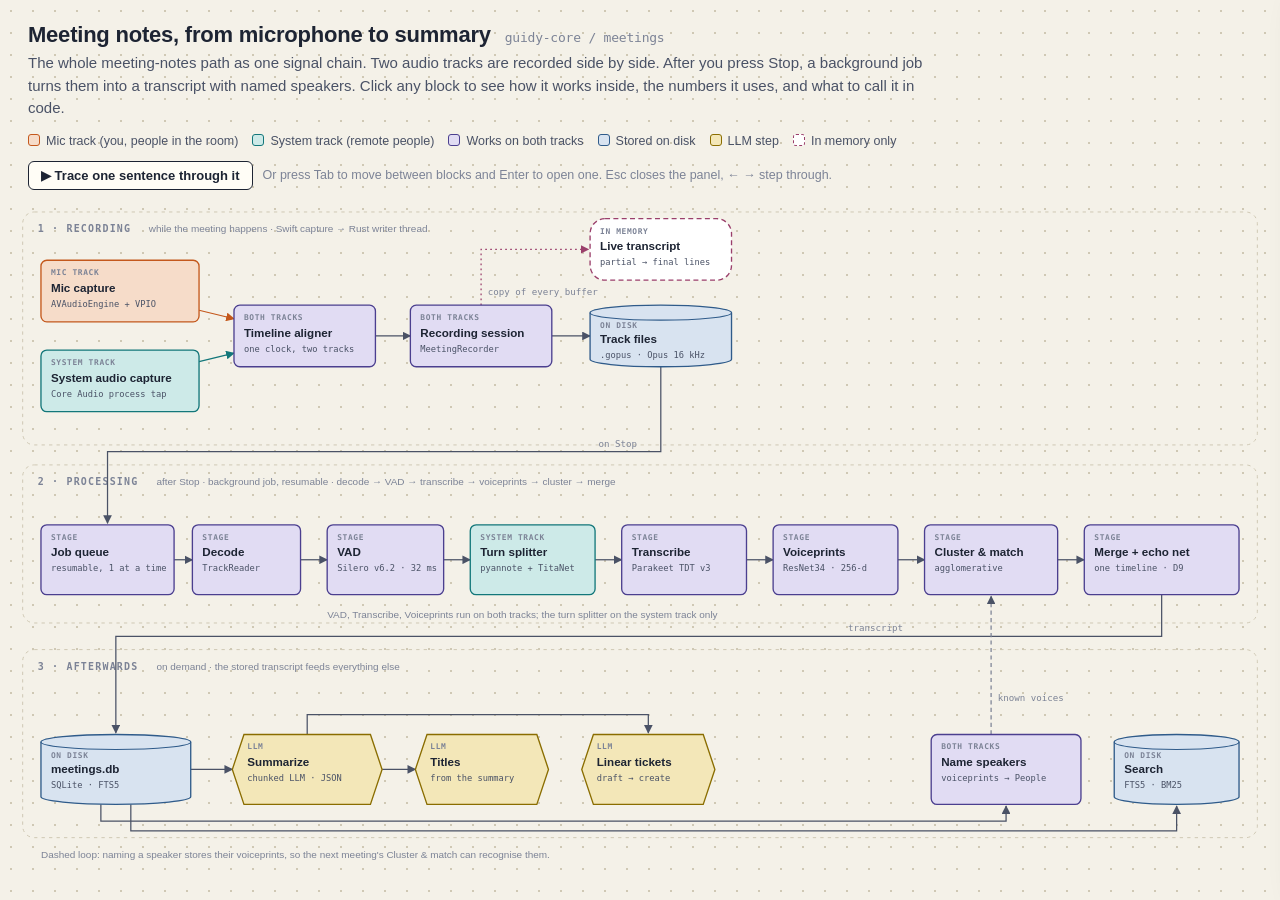
==== docs/meeting-pipeline-explorer.html @ e820312d "Add interactive meeting pipeline explorer" ====
<!doctype html>
<html lang="en">
<head>
<meta charset="utf-8">
<meta name="viewport" content="width=device-width, initial-scale=1">
<title>Guidy meeting notes: signal path explorer</title>
<style>
:root{
  --paper:#f4f1e8; --paper-2:#ebe6d8; --ink:#1d2433; --ink-2:#4a5266; --ink-3:#7c8396;
  --rule:#cfc8b4; --mic:#c4581c; --mic-soft:#f6dcc9; --sys:#13777a; --sys-soft:#cdeae8;
  --both:#4b3f8f; --both-soft:#e1dcf3; --llm:#8a6d00; --llm-soft:#f3e7b8;
  --store:#2f5b8a; --store-soft:#d8e3f0; --ephem:#9a3f6b;
  --focus:#d6336c; --mono:ui-monospace,"SF Mono",Menlo,Consolas,monospace;
  --sans:-apple-system,BlinkMacSystemFont,"Helvetica Neue",Helvetica,Arial,sans-serif;
}
*{box-sizing:border-box}
html,body{margin:0;background:var(--paper);color:var(--ink);font:15px/1.5 var(--sans)}
body{background-image:radial-gradient(var(--rule) .8px,transparent .8px);background-size:22px 22px}
header{padding:22px 28px 6px;max-width:1500px;margin:0 auto}
h1{font:600 22px/1.2 var(--sans);margin:0 0 4px;letter-spacing:-.01em}
h1 span{font-family:var(--mono);font-weight:500;font-size:13px;color:var(--ink-3);margin-left:8px}
.lede{margin:0;color:var(--ink-2);max-width:900px}
.legend{display:flex;flex-wrap:wrap;gap:14px;margin:12px 0 0;font-size:12.5px;color:var(--ink-2)}
.legend i{display:inline-block;width:12px;height:12px;border-radius:3px;margin-right:6px;vertical-align:-1px;border:1.5px solid}
.stage-wrap{max-width:1500px;margin:0 auto;padding:6px 16px 30px;overflow-x:auto}
#map{display:block;width:100%;min-width:1120px;height:auto}
.band-label{font:600 12px var(--mono);letter-spacing:.12em;text-transform:uppercase;fill:var(--ink-3)}
.band-note{font:12px var(--sans);fill:var(--ink-3)}
.band{fill:none;stroke:var(--rule);stroke-width:1.2;stroke-dasharray:4 5}
.node{cursor:pointer}
.node rect.box,.node path.box{stroke-width:1.6;transition:transform .15s}
.node .t{font:600 14px var(--sans);fill:var(--ink)}
.node .s{font:10.5px var(--mono);fill:var(--ink-2)}
.node .k{font:600 9.5px var(--mono);letter-spacing:.08em;fill:var(--ink-3)}
.node:hover rect.box,.node:hover path.box{stroke-width:2.6}
.node:focus{outline:none}
.node:focus-visible rect.box,.node:focus-visible path.box{stroke:var(--focus);stroke-width:3}
.node.sel rect.box,.node.sel path.box{stroke:var(--focus);stroke-width:3}
.node .more{font:600 10px var(--mono);fill:var(--focus);opacity:0;transition:opacity .15s}
.node:hover .more,.node:focus-visible .more{opacity:1}
.edge{fill:none;stroke:var(--ink-2);stroke-width:1.5}
.edge.mic{stroke:var(--mic)} .edge.sys{stroke:var(--sys)} .edge.fb{stroke:var(--ink-3);stroke-dasharray:5 4}
.edge.eph{stroke:var(--ephem);stroke-dasharray:2 4}
.elabel{font:11px var(--mono);fill:var(--ink-3)}
.pulse{fill:var(--focus)}
.controls{display:flex;gap:10px;align-items:center;margin:10px 0 0;flex-wrap:wrap}
button{font:600 13px var(--sans);color:var(--ink);background:#fffdf6;border:1.5px solid var(--ink);border-radius:6px;padding:6px 12px;cursor:pointer}
button:hover{background:var(--paper-2)}
button:focus-visible{outline:3px solid var(--focus);outline-offset:2px}
.hint{font-size:12.5px;color:var(--ink-3)}

/* drawer */
#drawer{position:fixed;top:0;right:0;height:100vh;width:min(620px,100vw);background:#fffdf7;border-left:2px solid var(--ink);
  box-shadow:-12px 0 30px rgba(29,36,51,.12);transform:translateX(105%);transition:transform .22s ease;display:flex;flex-direction:column;z-index:10}
#drawer.open{transform:none}
.dh{padding:18px 22px 12px;border-bottom:1px solid var(--rule);display:flex;gap:12px;align-items:flex-start}
.dh .grow{flex:1;min-width:0}
.dh h2{margin:0;font:600 20px/1.25 var(--sans)}
.dh .crumb{font:600 11px var(--mono);letter-spacing:.1em;text-transform:uppercase;color:var(--ink-3);margin-bottom:4px}
.close{border:none;background:none;font-size:22px;line-height:1;padding:4px 8px}
.db{overflow-y:auto;padding:16px 22px 30px;flex:1}
.callit{display:flex;flex-wrap:wrap;gap:6px;margin:0 0 12px}
.chip{font:12px var(--mono);background:var(--paper-2);border:1px solid var(--rule);border-radius:4px;padding:2px 7px}
.chip b{font-weight:600}
.db h3{font:600 12px var(--mono);letter-spacing:.1em;text-transform:uppercase;color:var(--ink-3);margin:20px 0 6px}
.db p{margin:0 0 10px}
.db ol,.db ul{margin:0 0 10px;padding-left:20px}
.db li{margin:0 0 5px}
.db code{font:12.5px var(--mono);background:var(--paper-2);padding:1px 4px;border-radius:3px}
.fig{background:var(--paper);border:1px solid var(--rule);border-radius:8px;padding:10px;margin:6px 0 4px}
.fig svg{display:block;width:100%;height:auto}
.fig svg text{font-family:var(--sans)}
.figcap{font-size:12.5px;color:var(--ink-3);margin:4px 2px 0}
table.nums{border-collapse:collapse;width:100%;font-size:13px}
table.nums td{border-bottom:1px solid var(--paper-2);padding:5px 6px;vertical-align:top}
table.nums td:first-child{color:var(--ink-2);width:52%}
table.nums td:last-child{font-family:var(--mono);font-size:12.5px}
.files{font:12.5px var(--mono);color:var(--store);list-style:none;padding:0}
.dnav{display:flex;justify-content:space-between;gap:10px;padding:12px 22px;border-top:1px solid var(--rule)}
.slider{display:grid;grid-template-columns:150px 1fr 48px;gap:8px;align-items:center;font-size:13px;margin:4px 0}
.slider output{font-family:var(--mono);font-size:12.5px}
input[type=range]{accent-color:var(--both)}
@media (prefers-reduced-motion:reduce){#drawer{transition:none}.pulse{display:none}}
</style>
</head>
<body>
<header>
  <h1>Meeting notes, from microphone to summary <span>guidy-core / meetings</span></h1>
  <p class="lede">The whole meeting-notes path as one signal chain. Two audio tracks are recorded side by side. After you press Stop, a background job turns them into a transcript with named speakers. Click any block to see how it works inside, the numbers it uses, and what to call it in code.</p>
  <div class="legend" aria-label="Legend">
    <span><i style="background:var(--mic-soft);border-color:var(--mic)"></i>Mic track (you, people in the room)</span>
    <span><i style="background:var(--sys-soft);border-color:var(--sys)"></i>System track (remote people)</span>
    <span><i style="background:var(--both-soft);border-color:var(--both)"></i>Works on both tracks</span>
    <span><i style="background:var(--store-soft);border-color:var(--store)"></i>Stored on disk</span>
    <span><i style="background:var(--llm-soft);border-color:var(--llm)"></i>LLM step</span>
    <span><i style="background:#fff;border-color:var(--ephem);border-style:dashed"></i>In memory only</span>
  </div>
  <div class="controls">
    <button id="trace" type="button">▶ Trace one sentence through it</button>
    <span class="hint">Or press Tab to move between blocks and Enter to open one. Esc closes the panel, ← → step through.</span>
  </div>
</header>

<div class="stage-wrap"><svg id="map" viewBox="0 0 1500 800" role="group" aria-label="Meeting notes pipeline diagram"></svg></div>

<aside id="drawer" aria-hidden="true" aria-labelledby="dTitle">
  <div class="dh"><div class="grow"><div class="crumb" id="dCrumb"></div><h2 id="dTitle"></h2></div>
    <button class="close" id="dClose" type="button" aria-label="Close panel">×</button></div>
  <div class="db" id="dBody"></div>
  <div class="dnav"><button id="dPrev" type="button">← Previous</button><button id="dNext" type="button">Next →</button></div>
</aside>

<script>
/* ------------------------------------------------------------------ helpers */
const NS = 'http://www.w3.org/2000/svg';
const C = {mic:'#c4581c',micS:'#f6dcc9',sys:'#13777a',sysS:'#cdeae8',both:'#4b3f8f',bothS:'#e1dcf3',
  llm:'#8a6d00',llmS:'#f3e7b8',store:'#2f5b8a',storeS:'#d8e3f0',ink:'#1d2433',ink2:'#4a5266',ink3:'#7c8396',
  rule:'#cfc8b4',paper2:'#ebe6d8',eph:'#9a3f6b',red:'#c0392b',green:'#2e7d4f'};
const esc = s => String(s).replace(/&/g,'&amp;').replace(/</g,'&lt;');
const svg = (w,h,body) => `<svg viewBox="0 0 ${w} ${h}" xmlns="${NS}" role="img">${body}</svg>`;
const T = (x,y,s,o={}) => `<text x="${x}" y="${y}" font-size="${o.size||12}" fill="${o.fill||C.ink}" text-anchor="${o.anchor||'start'}" font-weight="${o.w||400}" ${o.mono?'font-family="ui-monospace,Menlo,monospace"':''}>${esc(s)}</text>`;
const R = (x,y,w,h,f,s,o={}) => `<rect x="${x}" y="${y}" width="${w}" height="${h}" rx="${o.rx??4}" fill="${f}" stroke="${s||'none'}" stroke-width="${o.sw||1.3}" ${o.dash?`stroke-dasharray="${o.dash}"`:''}/>`;
const L = (x1,y1,x2,y2,s,o={}) => `<line x1="${x1}" y1="${y1}" x2="${x2}" y2="${y2}" stroke="${s||C.ink2}" stroke-width="${o.sw||1.3}" ${o.dash?`stroke-dasharray="${o.dash}"`:''} ${o.arrow?'marker-end="url(#ma)"':''}/>`;
const ARROWDEF = `<defs><marker id="ma" viewBox="0 0 10 10" refX="9" refY="5" markerWidth="7" markerHeight="7" orient="auto-start-reverse"><path d="M0,0L10,5L0,10z" fill="${C.ink2}"/></marker></defs>`;
const box = (x,y,w,h,label,f,s,o={}) => R(x,y,w,h,f,s,o) + T(x+w/2,y+h/2+4,label,{anchor:'middle',size:o.size||11.5,w:o.w||500,mono:o.mono});

/* --------------------------------------------------------- mini diagrams */
const FIG = {};

FIG.capture = () => svg(560,200, ARROWDEF +
  box(10,20,130,44,'Microphone',C.micS,C.mic,{w:600}) +
  box(10,120,130,44,'Speakers / Meet tab',C.sysS,C.sys,{w:600}) +
  box(185,12,150,60,'',C.micS,C.mic) + T(260,36,'AVAudioEngine',{anchor:'middle',w:600}) + T(260,54,'+ VPIO echo cancel*',{anchor:'middle',size:11,fill:C.ink2}) +
  box(185,112,150,60,'',C.sysS,C.sys) + T(260,136,'Core Audio',{anchor:'middle',w:600}) + T(260,154,'process tap → aggregate',{anchor:'middle',size:11,fill:C.ink2}) +
  box(375,62,80,60,'',C.bothS,C.both) + T(415,86,'AVAudio',{anchor:'middle',size:11,w:600}) + T(415,102,'Converter',{anchor:'middle',size:11,w:600}) +
  T(415,140,'any rate → 16 kHz',{anchor:'middle',size:10.5,fill:C.ink2}) + T(415,154,'mono f32',{anchor:'middle',size:10.5,fill:C.ink2}) +
  box(480,62,70,60,'Aligner',C.bothS,C.both,{w:600}) +
  L(140,42,183,42,C.mic,{arrow:1}) + L(140,142,183,142,C.sys,{arrow:1}) +
  L(335,42,373,80,C.mic,{arrow:1}) + L(335,142,373,104,C.sys,{arrow:1}) + L(455,92,478,92,C.ink2,{arrow:1}) +
  T(10,195,'* VPIO is used only when the call plays through speakers. With headphones the plain mic is recorded.',{size:10.5,fill:C.ink3}));

FIG.aligner = () => {
  let b = ARROWDEF + T(10,18,'wall clock since capture start →',{size:11,fill:C.ink3});
  b += L(10,28,550,28,C.rule);
  for(let i=0;i<=10;i++) b += L(10+i*54,24,10+i*54,32,C.rule) + T(10+i*54,44,i+'s',{size:9.5,fill:C.ink3,anchor:'middle'});
  // incoming chunks
  b += T(10,70,'incoming',{size:11,w:600,fill:C.ink2});
  b += R(80,58,120,18,C.sysS,C.sys) + R(300,58,90,18,C.sysS,C.sys) + R(370,82,70,18,'#fbe3e0',C.red);
  b += T(405,95,'late/overlap',{size:9.5,anchor:'middle',fill:C.red});
  b += T(10,140,'emitted',{size:11,w:600,fill:C.ink2});
  b += R(10,128,70,18,'#fff',C.ink3,{dash:'3 3'}) + T(45,141,'silence',{size:9.5,anchor:'middle',fill:C.ink3});
  b += R(80,128,120,18,C.sysS,C.sys) + R(200,128,100,18,'#fff',C.ink3,{dash:'3 3'}) + T(250,141,'pad silence (gap)',{size:9.5,anchor:'middle',fill:C.ink3});
  b += R(300,128,90,18,C.sysS,C.sys) + R(390,128,50,18,C.sysS,C.sys) + T(415,160,'overlapping head dropped',{size:9.5,anchor:'middle',fill:C.red});
  b += T(10,190,'Sample n always sits at n / 16 000 s after Start, so mic and system line up to the millisecond.',{size:10.5,fill:C.ink3});
  return svg(560,200,b);
};

FIG.recorder = () => {
  const st=(x,y,l,f,s)=>box(x,y,104,36,l,f,s,{w:600});
  let b = ARROWDEF;
  b += st(10,70,'Idle','#fff',C.ink3) + st(150,70,'Recording',C.micS,C.mic) + st(150,150,'Paused','#fff',C.mic) + st(290,70,'Recorded',C.storeS,C.store) + st(430,70,'Processing',C.bothS,C.both);
  b += L(114,88,148,88,C.ink2,{arrow:1}) + T(131,80,'start',{size:10,anchor:'middle',fill:C.ink3});
  b += L(254,88,288,88,C.ink2,{arrow:1}) + T(271,80,'stop',{size:10,anchor:'middle',fill:C.ink3});
  b += L(394,88,428,88,C.ink2,{arrow:1}) + T(411,80,'queue',{size:10,anchor:'middle',fill:C.ink3});
  b += L(190,106,190,148,C.ink2,{arrow:1}) + L(214,148,214,108,C.ink2,{arrow:1}) + T(222,132,'pause / resume',{size:10,fill:C.ink3});
  b += T(160,205,'paused = capture keeps running, sink writes silence',{size:10.5,fill:C.ink3});
  b += T(10,28,'tick (Scheduler thread): "still recording?" reminders, "Take notes for …?" calendar prompts',{size:10.5,fill:C.ink2});
  b += T(10,46,'start: link the calendar event on now (EventKit), create meeting row, open two TrackWriters',{size:10.5,fill:C.ink2});
  return svg(560,215,b);
};

FIG.gopus = () => {
  let b = T(10,18,'<meeting_id>-mic.gopus   and   <meeting_id>-system.gopus',{size:11,mono:1,fill:C.store});
  b += box(10,30,110,40,'header 20 B',C.storeS,C.store,{size:11});
  for(let i=0;i<4;i++) b += box(124+i*92,30,88,40,i<3?`chunk ${i}`:'…',C.paper2,C.store,{size:11});
  b += box(496,30,56,40,'end',C.storeS,C.store,{size:11});
  b += T(14,90,'GDYOPUS · v2 · 16000 Hz · 320-sample frames · 50 packets/chunk',{size:10,mono:1,fill:C.ink2});
  b += L(124,74,124,110,C.ink3,{dash:'2 3'}) + L(212,74,552,110,C.ink3,{dash:'2 3'});
  b += R(124,110,428,44,'#fff',C.store);
  b += box(128,116,60,32,'len u32',C.paper2,C.rule,{size:10.5}) + box(192,116,60,32,'crc32',C.paper2,C.rule,{size:10.5});
  for(let i=0;i<6;i++) b += box(256+i*48,116,44,32,i<5?'20 ms':'…',C.storeS,C.rule,{size:10});
  b += T(10,180,'1 chunk = 50 Opus packets × 20 ms = exactly 1 s, so chunk i starts at second i (seek without decoding).',{size:10.5,fill:C.ink3});
  b += T(10,196,'fsync every few seconds; a crash loses only the unsynced tail. A damaged last record = end of file.',{size:10.5,fill:C.ink3});
  return svg(560,205,b);
};

FIG.live = () => {
  let b = ARROWDEF;
  // speech energy
  const pts=[]; for(let x=0;x<=540;x+=4){const t=x/540; let v=0;
    if(t>.08&&t<.62) v=.55+.35*Math.sin(x*.23)*Math.sin(x*.05); if(t>.75&&t<.93) v=.5+.3*Math.sin(x*.3);
    pts.push(`${10+x},${70-Math.max(0,v)*45}`);}
  b += `<polyline points="${pts.join(' ')}" fill="none" stroke="${C.mic}" stroke-width="1.4"/>`;
  b += L(10,70,550,70,C.rule) + T(12,84,'speech probability (Silero, Earshot fallback); speech ≥ 0.5',{size:10,fill:C.ink3});
  const x0=10+.08*540-11, x1=10+.62*540;
  b += R(x0,96,x1-x0,16,C.micS,C.mic) + T(x0,126,'← 200 ms pre-roll',{size:9.5,fill:C.ink3});
  [1.2,2.4].forEach((s,i)=>{const x=x0+ (x1-x0)*(s/3.1); b+= L(x,112,x,132,C.eph,{dash:'2 2'})+T(x,144,'tentative',{size:9.5,anchor:'middle',fill:C.eph});});
  b += R(x1,96,36,16,'#fff',C.ink3,{dash:'3 3'}) + T(x1+18,92,'600 ms',{size:9.5,anchor:'middle',fill:C.ink3});
  b += L(x1+36,112,x1+36,132,C.green,{sw:2}) + T(x1+36,144,'final',{size:10,anchor:'middle',fill:C.green,w:600});
  b += T(10,172,'Every 1.2 s the utterance so far is decoded (tentative). After 600 ms of silence the whole',{size:10.5,fill:C.ink2});
  b += T(10,188,'utterance is decoded once more (final). Utterances are cut at 12 s so long monologues keep flowing.',{size:10.5,fill:C.ink2});
  return svg(560,196,b);
};

FIG.jobs = () => {
  const S=['Decode','Vad','Transcribe','Voiceprints','Cluster','Merge','Done'];
  let b = ARROWDEF + T(10,18,'ProcessingStage, saved to meetings.processing_stage after each one',{size:11,fill:C.ink2});
  S.forEach((s,i)=>{const x=10+i*78; b+= box(x,30,72,30,s,i<3?C.bothS:'#fff',C.both,{size:11,w:600,mono:1}); if(i<6) b+=L(x+72,45,x+78,45,C.ink2);});
  b += T(10,84,'ProcessingCache checkpoint (meetings.db), also mid-stage every 15 s during transcribe/voiceprints',{size:10.5,fill:C.ink3});
  b += `<path d="M 250 95 q 0 30 -40 30 h -110 q -40 0 -40 -30" fill="none" stroke="${C.red}" stroke-width="1.4" stroke-dasharray="4 3"/>`;
  b += T(120,140,'crash / cancel during Transcribe → resume from the checkpoint, not from zero',{size:10.5,fill:C.red});
  b += box(10,160,160,32,'queue: one meeting at a time','#fff',C.ink3,{size:10.5});
  b += box(190,160,170,32,'transcribe worker (2nd process)',C.bothS,C.both,{size:10.5});
  b += box(380,160,170,32,'cancel = kill the worker','#fff',C.red,{size:10.5});
  return svg(560,200,b);
};

FIG.decode = () => svg(560,110, ARROWDEF +
  box(10,20,150,36,'mic.gopus',C.storeS,C.store,{mono:1}) + box(10,64,150,36,'system.gopus',C.storeS,C.store,{mono:1}) +
  box(210,40,150,40,'TrackReader',C.bothS,C.both,{w:600}) + L(160,38,208,54,C.ink2,{arrow:1}) + L(160,82,208,68,C.ink2,{arrow:1}) +
  box(410,24,140,30,'mic_ms, system_ms',C.paper2,C.rule,{mono:1,size:11}) + box(410,62,140,30,'read_range(t0,t1)',C.paper2,C.rule,{mono:1,size:11}) +
  L(360,60,408,40,C.ink2,{arrow:1}) + L(360,60,408,76,C.ink2,{arrow:1}));

/* VAD: real port of speech_spans() so the sliders behave like the code */
function speechSpans(probs, frameMs, p){
  const n=probs.length, fr=ms=>Math.max(0,Math.round(ms/frameMs));
  const minSpeech=Math.max(1,fr(p.min_speech_ms)), pad=fr(p.pad_ms), gap=fr(p.merge_gap_ms);
  const maxLen=Math.max(1,Math.floor(p.max_segment_ms/frameMs));
  const runs=[]; let s=null;
  probs.forEach((v,i)=>{ if(s===null&&v>=p.onset) s=i; else if(s!==null&&v<p.offset){runs.push([s,i]); s=null;} });
  if(s!==null) runs.push([s,n]);
  const kept=runs.filter(([a,b])=>b-a>=minSpeech), dropped=runs.filter(([a,b])=>b-a<minSpeech);
  const padded=kept.map(([a,b])=>[Math.max(0,a-pad),Math.min(n,b+pad)]);
  const merged=[]; padded.forEach(([a,b])=>{const l=merged[merged.length-1];
    if(l&&(a<=l[1]||(a-l[1]<=gap&&b-l[0]<=maxLen))){l[1]=Math.max(l[1],b);} else merged.push([a,b]);});
  return {runs,kept,dropped,padded,merged};
}
const VADP = (()=>{ // synthetic 8.3 s of Silero output, 32 ms frames
  const n=260, a=[]; let seed=7; const r=()=>(seed=(seed*16807)%2147483647)/2147483647;
  for(let i=0;i<n;i++){ let v=.05+.08*r();
    if(i>=12&&i<56) v=.75+.2*r()-(i>32&&i<36?.47:0);   // a dip that stays above offset: hysteresis keeps it
    if(i>=72&&i<76) v=.62;                              // a cough: 4 frames, dropped
    if(i>=104&&i<148) v=.7+.25*r();
    if(i>=166&&i<200) v=.55+.35*r();                    // 0.58 s after the last run: merged
    if(i>=232&&i<256) v=.6+.3*r();
    a.push(Math.min(.99,Math.max(.01,v))); }
  return a; })();
const vadState = {onset:.45,offset:.3,min_speech_ms:250,pad_ms:150,merge_gap_ms:600,max_segment_ms:30000};
function drawVad(){
  const W=560,H=250, x0=34, w=W-x0-66, n=VADP.length, X=i=>x0+i*w/n, Y=v=>18+(1-v)*100;
  const r=speechSpans(VADP,32,vadState);
  let b='';
  b+=R(x0,18,w,100,'#fff',C.rule,{rx:2});
  b+=VADP.map((v,i)=>`<rect x="${X(i)}" y="${Y(v)}" width="${w/n-.4}" height="${118-Y(v)}" fill="${v>=vadState.onset?C.both:'#b9b4cf'}" opacity=".75"/>`).join('');
  b+=L(x0,Y(vadState.onset),x0+w,Y(vadState.onset),C.green,{dash:'5 3',sw:1.4})+T(x0+w+4,Y(vadState.onset)+3,`onset ${vadState.onset.toFixed(2)}`,{size:10,fill:C.green,w:600});
  b+=L(x0,Y(vadState.offset),x0+w,Y(vadState.offset),C.red,{dash:'5 3',sw:1.4})+T(x0+w+4,Y(vadState.offset)+3,`offset ${vadState.offset.toFixed(2)}`,{size:10,fill:C.red,w:600});
  b+=T(4,24,'1.0',{size:9,fill:C.ink3})+T(4,121,'0',{size:9,fill:C.ink3});
  const row=(y,label,spans,f,s,extra='')=>T(4,y+11,label,{size:9.5,fill:C.ink3})+spans.map(([a,c])=>R(X(a),y,X(c)-X(a),14,f,s,{rx:2})).join('')+extra;
  b+=row(132,'1 runs',r.runs,'#fff',C.both);
  b+=r.dropped.map(([a,c])=>R(X(a),132,X(c)-X(a),14,'#fbe3e0',C.red,{rx:2})+T((X(a)+X(c))/2,160,'dropped',{size:9,anchor:'middle',fill:C.red})).join('');
  b+=row(166,'2 pad',r.padded,C.bothS,C.both);
  b+=row(200,'3 out',r.merged,C.both,C.both);
  b+=r.merged.map(([a,c],i)=>T((X(a)+X(c))/2,211,X(c)-X(a)>60?`segment ${i+1}`:`${i+1}`,{size:9.5,anchor:'middle',fill:'#fff',w:600})).join('');
  for(let s=0;s<=8;s++) b+=T(X(s*1000/32),244,s+'s',{size:9,anchor:'middle',fill:C.ink3});
  document.getElementById('vadfig').innerHTML=svg(W,H,b);
}
FIG.vad = () => `<div id="vadfig"></div>
  <div class="slider"><label for="s_on">onset (start ≥)</label><input id="s_on" type="range" min="0.1" max="0.9" step="0.01" value="${vadState.onset}"><output id="o_on"></output></div>
  <div class="slider"><label for="s_off">offset (end &lt;)</label><input id="s_off" type="range" min="0.05" max="0.8" step="0.01" value="${vadState.offset}"><output id="o_off"></output></div>
  <div class="slider"><label for="s_min">min speech (ms)</label><input id="s_min" type="range" min="0" max="600" step="10" value="${vadState.min_speech_ms}"><output id="o_min"></output></div>
  <div class="slider"><label for="s_pad">pad each side (ms)</label><input id="s_pad" type="range" min="0" max="500" step="10" value="${vadState.pad_ms}"><output id="o_pad"></output></div>
  <div class="slider"><label for="s_gap">merge gap (ms)</label><input id="s_gap" type="range" min="0" max="1500" step="20" value="${vadState.merge_gap_ms}"><output id="o_gap"></output></div>`;
function wireVad(){
  const map=[['s_on','o_on','onset',v=>v.toFixed(2)],['s_off','o_off','offset',v=>v.toFixed(2)],['s_min','o_min','min_speech_ms',v=>v],['s_pad','o_pad','pad_ms',v=>v],['s_gap','o_gap','merge_gap_ms',v=>v]];
  map.forEach(([s,o,k,f])=>{const el=document.getElementById(s), out=document.getElementById(o);
    const up=()=>{vadState[k]=parseFloat(el.value); out.textContent=f(vadState[k]); drawVad();};
    el.addEventListener('input',up); out.textContent=f(vadState[k]);});
  drawVad();
}

FIG.silero = () => svg(560,170, ARROWDEF +
  box(10,60,90,40,'16 kHz PCM',C.bothS,C.both,{size:11}) +
  box(130,60,92,40,'512 samples',C.paper2,C.rule,{size:11}) + T(176,116,'= one 32 ms frame',{size:10,anchor:'middle',fill:C.ink3}) +
  R(252,30,170,100,'#fff',C.both) + T(337,52,'Silero VAD v6.2',{anchor:'middle',w:600}) + T(337,70,'GGUF, run by transcribe.cpp',{anchor:'middle',size:10.5,fill:C.ink2}) +
  T(337,88,'CPU only, 1 thread',{anchor:'middle',size:10.5,fill:C.ink2}) + T(337,108,'keeps recurrent state',{anchor:'middle',size:10.5,fill:C.ink2}) + T(337,122,'frame to frame',{anchor:'middle',size:10.5,fill:C.ink2}) +
  box(452,60,98,40,'p(speech) 0–1',C.bothS,C.both,{size:11}) +
  L(100,80,128,80,C.ink2,{arrow:1}) + L(222,80,250,80,C.ink2,{arrow:1}) + L(422,80,450,80,C.ink2,{arrow:1}) +
  T(10,22,'The model only scores. Deciding where speech starts and ends is plain Rust (speech_spans).',{size:10.5,fill:C.ink3}) +
  T(10,158,'The track is read in 60 s windows, so a 2-hour meeting is never decoded into memory at once.',{size:10.5,fill:C.ink3}));

FIG.turns = () => {
  let b=ARROWDEF;
  const x0=20,w=520;
  b+=T(10,16,'one VAD span on the system track (≥ 3 s), with no pause between two people',{size:10.5,fill:C.ink2});
  b+=R(x0,24,w*.46,20,C.sysS,C.sys)+T(x0+8,38,'Alice',{size:11,w:600,fill:C.sys});
  b+=R(x0+w*.46,24,w*.54,20,'#d9e8f6',C.store)+T(x0+w*.46+8,38,'Bob',{size:11,w:600,fill:C.store});
  // similarity curve
  const pts=[];for(let i=0;i<=52;i++){const t=i/52;const d=Math.abs(t-.46);let v=.75-.65*Math.exp(-(d*d)/.002)+.05*Math.sin(i*1.7);if(Math.abs(t-.22)<.025)v=.06;pts.push(`${x0+t*w},${60+(1-v)*60}`);}
  b+=`<polyline points="${pts.join(' ')}" fill="none" stroke="${C.both}" stroke-width="1.6"/>`;
  b+=L(x0,60+(1-.1)*60,x0+w,60+(1-.1)*60,C.red,{dash:'4 3'})+T(x0+w,60+(1-.1)*60-3,'scan dip ≤ 0.10',{size:9.5,anchor:'end',fill:C.red});
  b+=T(x0,132,'similarity of 1.5 s TitaNet voiceprints before vs after, every 0.5 s',{size:9.5,fill:C.ink3});
  // candidates
  b+=`<path d="M ${x0+w*.46-6} 148 l 6 10 l 6 -10 z" fill="${C.both}"/>`+T(x0+w*.46,172,'pyannote: change',{size:9.5,anchor:'middle',fill:C.both});
  b+=`<circle cx="${x0+w*.22}" cy="153" r="5" fill="none" stroke="${C.ink3}" stroke-width="1.4"/>`+T(x0+w*.22,172,'scan only',{size:9.5,anchor:'middle',fill:C.ink3});
  b+=R(x0+w*.46-70,180,66,16,'#fff',C.both,{dash:'3 2'})+R(x0+w*.46+4,180,66,16,'#fff',C.both,{dash:'3 2'})+T(x0+w*.46,210,'confirm: 3 s each side, similarity < 0.40 → keep',{size:9.5,anchor:'middle',fill:C.green,w:600});
  b+=R(x0+w*.22-50,180,46,16,'#fff',C.ink3,{dash:'3 2'})+R(x0+w*.22+4,180,46,16,'#fff',C.ink3,{dash:'3 2'})+T(x0+w*.22,226,'needs < 0.25 → rejected',{size:9.5,anchor:'middle',fill:C.red});
  b+=T(10,248,'Kept cuts snap to the quietest VAD frame within 300 ms, so they fall between words.',{size:10.5,fill:C.ink2});
  return svg(560,256,b);
};

FIG.transcribe = () => {
  let b=ARROWDEF;
  b+=T(10,16,'Local (default): one call per segment, in time order across both tracks',{size:11,w:600,fill:C.ink2});
  [[10,'mic'],[90,'sys'],[150,'sys'],[230,'mic'],[290,'sys']].forEach(([x,t],i)=>b+=box(x,24,54,22,`seg ${i+1}`,t==='mic'?C.micS:C.sysS,t==='mic'?C.mic:C.sys,{size:10}));
  b+=L(350,35,380,35,C.ink2,{arrow:1})+box(382,22,170,28,'Parakeet TDT 0.6B v3',C.bothS,C.both,{size:10.5,w:600});
  b+=T(382,64,'transcribe.cpp worker, Q8_0 GGUF',{size:10,fill:C.ink3});
  b+=T(10,76,'→ text + word timestamps (offset back into meeting time)',{size:10.5,fill:C.ink2});
  b+=T(10,108,'Cloud redo (Groq / OpenAI): one track at a time, packed into one WAV',{size:11,w:600,fill:C.ink2});
  [0,1,2,3].forEach(i=>{b+=R(10+i*96,118,70,22,C.sysS,C.sys)+(i<3?R(80+i*96,118,26,22,'#fff',C.ink3,{dash:'2 2'}):'');});
  b+=T(93,154,'1 s silence',{size:9.5,anchor:'middle',fill:C.ink3});
  b+=L(400,129,430,129,C.ink2,{arrow:1})+box(432,116,120,28,'/audio/transcriptions',C.paper2,C.rule,{size:10,mono:1});
  b+=T(10,176,'Reply words are mapped back to the segment each one falls in (distribute). An hour = a handful',{size:10.5,fill:C.ink3});
  b+=T(10,191,'of requests instead of hundreds, which keeps free tiers (~20 requests/min) happy.',{size:10.5,fill:C.ink3});
  return svg(560,200,b);
};

FIG.language = () => {
  let b=ARROWDEF;
  const segs=[['en',1],['en',1],['hi',0],['en',1],['en',1],['es',0],['en',1]];
  segs.forEach(([l,ok],i)=>b+=box(10+i*62,24,56,26,l,ok?C.bothS:'#fbe3e0',ok?C.both:C.red,{mono:1,size:11}));
  b+=T(10,16,'detected language per segment',{size:10.5,fill:C.ink3});
  b+=T(10,78,'main language = ≥ 20 words and ≥ 60% share (else the app language if it has ≥ 1/3)',{size:10.5,fill:C.ink2});
  b+=L(150,90,150,112,C.red,{arrow:1})+L(336,90,336,112,C.red,{arrow:1});
  b+=T(10,130,'segments in another language are transcribed again, forced to "en"',{size:10.5,fill:C.ink2});
  b+=T(10,150,'Why: short accented speech can come out in the wrong script (Indian English as Devanagari),',{size:10.5,fill:C.ink3});
  b+=T(10,165,'which also hides its echo from the echo net later.',{size:10.5,fill:C.ink3});
  return svg(560,175,b);
};

FIG.voiceprints = () => {
  let b=ARROWDEF;
  b+=box(10,40,110,40,'segment ≥ 1.5 s',C.sysS,C.sys,{size:11});
  b+=R(150,24,160,72,'#fff',C.both)+T(230,46,'WeSpeaker ResNet34-LM',{anchor:'middle',size:11.5,w:600})+T(230,64,'sherpa-onnx, 26.5 MB',{anchor:'middle',size:10.5,fill:C.ink2})+T(230,80,'trained on VoxCeleb',{anchor:'middle',size:10.5,fill:C.ink2});
  b+=L(120,60,148,60,C.ink2,{arrow:1})+L(310,60,338,60,C.ink2,{arrow:1});
  let x=340; for(let i=0;i<32;i++){const v=Math.sin(i*2.3)*.5+.5; b+=`<rect x="${x+i*6.5}" y="${40+(1-v)*18}" width="5" height="${4+v*18}" fill="${C.both}" opacity="${.35+v*.6}"/>`;}
  b+=T(444,98,'256 numbers, scaled to length 1',{size:10,anchor:'middle',fill:C.ink3});
  b+=T(10,128,'A voiceprint ("embedding") describes how a voice sounds, not what it says. Two prints of',{size:10.5,fill:C.ink2});
  b+=T(10,143,'the same person point in nearly the same direction: cosine similarity near 1.',{size:10.5,fill:C.ink2});
  b+=T(10,168,'Embedded: system segments with text. Mic segments only if you recorded "Your voice".',{size:10.5,fill:C.ink3});
  b+=T(10,183,'Shorter segments get none and borrow a speaker from their neighbours later.',{size:10.5,fill:C.ink3});
  return svg(560,192,b);
};

FIG.cluster = () => {
  let b=ARROWDEF;
  // dendrogram
  const leaves=['A1','A2','A3','B1','B2','C1'], lx=i=>40+i*56, base=170, Hh=h=>base-h*220;
  leaves.forEach((l,i)=>b+=T(lx(i),base+14,l,{size:10,anchor:'middle',mono:1,fill:l[0]==='A'?C.sys:l[0]==='B'?C.store:C.mic}));
  const seg=(x1,x2,h,h1,h2)=>`<path d="M${x1} ${Hh(h1)} V${Hh(h)} H${x2} V${Hh(h2)}" fill="none" stroke="${C.ink2}" stroke-width="1.4"/>`;
  b+=seg(lx(0),lx(1),.12,0,0); b+=seg((lx(0)+lx(1))/2,lx(2),.18,.12,0);
  b+=seg(lx(3),lx(4),.15,0,0);
  b+=seg((lx(0)*2+lx(1))/3+12,(lx(3)+lx(4))/2,.58,.18,.15);
  b+=seg(((lx(0)+lx(2))/2+(lx(3)+lx(4))/2)/2,lx(5),.66,.58,0);
  b+=R(18,Hh(.65),330,Hh(.35)-Hh(.65),'rgba(75,63,143,.07)','none');
  b+=T(352,Hh(.65)+4,'0.65 max',{size:9.5,fill:C.ink3})+T(352,Hh(.35)+4,'0.35 min',{size:9.5,fill:C.ink3});
  b+=L(18,Hh(.38),348,Hh(.38),C.red,{dash:'5 3',sw:1.6})+T(352,Hh(.38)-6,'cut ≈ 0.38',{size:10,fill:C.red,w:600});
  b+=T(10,14,'cosine distance ↑',{size:10,fill:C.ink3});
  b+=T(440,40,'merge heights:',{size:10,fill:C.ink2,w:600})+T(440,56,'0.12 0.15 0.18 │ 0.58',{size:10,mono:1,fill:C.ink2});
  b+=T(440,72,'largest jump = 0.18 → 0.58',{size:10,fill:C.ink2})+T(440,88,'cut at its midpoint',{size:10,fill:C.ink2});
  b+=T(440,112,'→ 3 speakers',{size:11,w:600,fill:C.both})+T(440,128,'no speaker limit needed',{size:10,fill:C.ink3});
  return svg(560,190,b);
};

FIG.match = () => {
  let b='';
  const x0=20,w=520,X=v=>x0+v*w;
  b+=R(X(0),40,X(.45)-X(0),26,'#f1efe8',C.rule,{rx:0})+R(X(.45),40,X(.65)-X(.45),26,C.llmS,C.llm,{rx:0})+R(X(.65),40,X(1)-X(.65),26,'#d3ecdc',C.green,{rx:0});
  b+=T((X(0)+X(.45))/2,57,'"Speaker N" (unnamed)',{size:10.5,anchor:'middle',fill:C.ink2});
  b+=T((X(.45)+X(.65))/2,57,'suggested: Confirm?',{size:10.5,anchor:'middle',fill:C.llm,w:600});
  b+=T((X(.65)+X(1))/2,57,'named automatically',{size:10.5,anchor:'middle',fill:C.green,w:600});
  [0,.45,.65,1].forEach(v=>b+=T(X(v),82,v.toFixed(2),{size:10,anchor:'middle',mono:1,fill:C.ink3}));
  b+=T(10,24,'similarity of a cluster centroid to a known person (mean of their best 3 prints)',{size:10.5,fill:C.ink2});
  b+=T(10,110,'Each person goes to at most one cluster; the best-scoring pairs win.',{size:10.5,fill:C.ink2});
  b+=T(10,126,'A single line that clearly sounds like a named person (≥ 0.1 ahead of the next) is theirs,',{size:10.5,fill:C.ink2});
  b+=T(10,141,'even if its cluster says otherwise. Members unlike their cluster (< 0.4) become unknown.',{size:10.5,fill:C.ink2});
  b+=T(10,163,'Thresholds are settings: speaker_match_threshold 0.65, speaker_suggest_threshold 0.45',{size:10,mono:1,fill:C.ink3});
  return svg(560,172,b);
};

FIG.echo = () => {
  let b=ARROWDEF;
  b+=T(10,18,'system',{size:10.5,w:600,fill:C.sys})+R(70,8,330,22,C.sysS,C.sys)+T(78,23,'"let\'s ship the beta on friday"',{size:10.5,fill:C.sys});
  b+=T(10,54,'mic',{size:10.5,w:600,fill:C.mic})+R(120,44,200,22,'#fbe3e0',C.red)+T(128,59,'"ship the beta on friday"',{size:10.5,fill:C.red});
  b+=R(345,44,150,22,C.micS,C.mic)+T(353,59,'"sounds good"',{size:10.5,fill:C.mic});
  b+=L(120,76,120,96,C.ink3,{dash:'2 2'})+L(320,76,320,96,C.ink3,{dash:'2 2'})+T(220,92,'overlaps in time (± 750 ms)',{size:9.5,anchor:'middle',fill:C.ink3});
  b+=T(10,120,'similarity = max( share of mic words also heard on system , Levenshtein of the token strings )',{size:10.5,fill:C.ink2});
  b+=T(10,138,'"ship the beta on friday" vs system words → 1.0 ≥ 0.6 → echo: dropped',{size:10.5,fill:C.red,w:600});
  b+=T(10,156,'"sounds good" → not on system → kept as you',{size:10.5,fill:C.green,w:600});
  b+=T(10,180,'Speaker leakage that VPIO missed would otherwise credit Alice\'s words to you.',{size:10.5,fill:C.ink3});
  return svg(560,190,b);
};

FIG.merge = () => {
  let b=ARROWDEF;
  b+=box(10,20,120,30,'mic segments',C.micS,C.mic,{size:11})+box(10,60,120,30,'system segments',C.sysS,C.sys,{size:11});
  b+=box(160,40,96,30,'echo net',C.bothS,C.both,{size:11,w:600})+L(130,35,158,50,C.ink2,{arrow:1})+L(130,75,158,60,C.ink2,{arrow:1});
  b+=box(282,40,96,30,'apply pins',C.bothS,C.both,{size:11,w:600})+L(256,55,280,55,C.ink2,{arrow:1});
  b+=box(404,40,146,30,'sort by start time',C.bothS,C.both,{size:11,w:600})+L(378,55,402,55,C.ink2,{arrow:1});
  b+=L(477,70,477,98,C.ink2,{arrow:1})+box(360,100,190,30,'meetings.db: transcript',C.storeS,C.store,{size:11,w:600});
  b+=box(360,140,190,30,'per-segment voiceprints',C.storeS,C.store,{size:11});
  b+=T(10,120,'pin = "this line is Priya" from you.',{size:10.5,fill:C.ink2})+T(10,136,'Your word beats the model, except a',{size:10.5,fill:C.ink2})+T(10,152,'whole-speaker name gives way to a',{size:10.5,fill:C.ink2})+T(10,168,'line\'s own clear voice.',{size:10.5,fill:C.ink2});
  return svg(560,180,b);
};

FIG.naming = () => {
  let b=ARROWDEF;
  b+=box(10,40,120,34,'Speaker 2',C.sysS,C.sys,{w:600})+L(130,57,170,57,C.ink2,{arrow:1})+T(150,48,'you: "Priya"',{size:10,anchor:'middle',fill:C.ink3});
  b+=box(172,40,140,34,'Person: Priya',C.storeS,C.store,{w:600})+L(312,57,350,57,C.ink2,{arrow:1});
  b+=box(352,30,198,54,'',C.storeS,C.store)+T(451,52,'voiceprints table',{anchor:'middle',w:600,size:11.5})+T(451,70,'her longest segments\' prints',{anchor:'middle',size:10.5,fill:C.ink2});
  b+=`<path d="M 451 84 V 120 H 70 V 76" fill="none" stroke="${C.ink3}" stroke-width="1.4" stroke-dasharray="5 4" marker-end="url(#ma)"/>`;
  b+=T(260,138,'next meeting: Cluster & match recognises Priya automatically',{size:10.5,anchor:'middle',fill:C.ink2});
  b+=T(10,166,'D11: voiceprints are stored only for people you name. Unnamed voices are never kept.',{size:10.5,fill:C.ink3});
  return svg(560,176,b);
};

FIG.uservoice = () => svg(560,150, ARROWDEF +
  box(10,30,140,36,'People › Your voice',C.micS,C.mic,{size:11,w:600}) + L(150,48,178,48,C.ink2,{arrow:1}) +
  box(180,30,140,36,'windows → prints',C.bothS,C.both,{size:11}) + L(320,48,348,48,C.ink2,{arrow:1}) +
  box(350,30,200,36,'user_voiceprints',C.storeS,C.store,{mono:1,size:11}) +
  T(10,94,'With a sample: mic segments are embedded too. Similarity to you ≥ 0.5 → you;',{size:10.5,fill:C.ink2}) +
  T(10,110,'less → someone else in the room, who gets clustered and named like a remote speaker.',{size:10.5,fill:C.ink2}) +
  T(10,134,'Without a sample: every mic line is you (label = your display name, else "me").',{size:10.5,fill:C.ink3}));

FIG.summarize = () => {
  let b=ARROWDEF;
  b+=box(10,20,118,46,'',C.storeS,C.store)+T(69,38,'[mm:ss] Name:',{anchor:'middle',size:10.5,mono:1})+T(69,54,'text lines',{anchor:'middle',size:10.5});
  b+=L(128,43,150,43,C.ink2,{arrow:1});
  [0,1,2].forEach(i=>b+=box(152,8+i*26,70,22,`chunk ${i+1}`,C.paper2,C.rule,{size:10}));
  b+=T(187,96,'~4 chars/token',{size:9.5,anchor:'middle',fill:C.ink3});
  b+=L(222,43,246,43,C.ink2,{arrow:1});
  [0,1,2].forEach(i=>b+=box(248,8+i*26,80,22,'JSON summary',C.llmS,C.llm,{size:9.5}));
  b+=L(328,43,350,43,C.ink2,{arrow:1})+box(352,24,92,40,'combine',C.llmS,C.llm,{size:11,w:600});
  b+=L(444,43,466,43,C.ink2,{arrow:1})+box(468,16,82,56,'',C.bothS,C.both)+T(509,38,'verify',{anchor:'middle',w:600,size:11})+T(509,54,'action items',{anchor:'middle',size:10});
  b+=T(10,124,'Provider (meetings.llm_provider_id) sets the chunk size:',{size:10.5,w:600,fill:C.ink2});
  b+=T(10,140,'• Apple Intelligence on-device, ~4k tokens → many small chunks',{size:10.5,fill:C.ink2});
  b+=T(10,155,'• Built-in guidy-llm (llama.cpp + Metal, GGUF) → its n_ctx',{size:10.5,fill:C.ink2});
  b+=T(10,170,'• Cloud / BYOK (OpenAI-compatible, Anthropic) → usually one pass',{size:10.5,fill:C.ink2});
  b+=T(10,194,'An action item survives only if its source quote is found (fuzzy) in the transcript.',{size:10.5,fill:C.ink3});
  return svg(560,202,b);
};

FIG.titles = () => svg(560,110, ARROWDEF +
  box(10,30,130,36,'summary',C.llmS,C.llm,{w:600}) + L(140,48,168,48,C.ink2,{arrow:1}) +
  box(170,30,130,36,'meetings model',C.llmS,C.llm,{size:11}) + L(300,48,328,48,C.ink2,{arrow:1}) +
  box(330,22,220,24,'title',C.storeS,C.store,{size:11}) + box(330,50,220,24,'one-line description',C.storeS,C.store,{size:11}) +
  T(10,100,'Kept as is: a calendar event name (prefer_calendar_titles) or a title you typed.',{size:10.5,fill:C.ink3}));

FIG.tickets = () => svg(560,110, ARROWDEF +
  box(10,30,130,36,'action items',C.llmS,C.llm,{w:600}) + L(140,48,168,48,C.ink2,{arrow:1}) +
  box(170,30,150,36,'draft tickets (review)',C.paper2,C.rule,{size:11}) + L(320,48,348,48,C.ink2,{arrow:1}) +
  box(350,30,200,36,'Linear GraphQL (idempotent)',C.bothS,C.both,{size:11}) +
  T(10,100,'Items already linked to a Linear issue are never deleted when you re-summarize.',{size:10.5,fill:C.ink3}));

FIG.search = () => svg(560,110, ARROWDEF +
  box(10,30,150,36,'titles, summaries, lines',C.storeS,C.store,{size:11}) + L(160,48,188,48,C.ink2,{arrow:1}) +
  box(190,30,150,36,'FTS5 (triggers)',C.storeS,C.store,{size:11,w:600}) + L(340,48,368,48,C.ink2,{arrow:1}) +
  box(370,30,180,36,'prefix · typo fix · BM25',C.paper2,C.rule,{size:11}) +
  T(10,100,'Every term must match within one meeting; title hits weigh more than transcript hits.',{size:10.5,fill:C.ink3}));

FIG.store = () => svg(560,120,
  box(10,20,170,40,'meetings',C.storeS,C.store,{mono:1}) + box(195,20,170,40,'segments + speakers',C.storeS,C.store,{mono:1,size:11}) +
  box(380,20,170,40,'people + voiceprints',C.storeS,C.store,{mono:1,size:11}) +
  box(10,70,170,40,'processing cache',C.paper2,C.rule,{mono:1,size:11}) + box(195,70,170,40,'summary + action items',C.paper2,C.rule,{mono:1,size:11}) + box(380,70,170,40,'FTS5 indexes',C.paper2,C.rule,{mono:1,size:11}));

/* ------------------------------------------------------------ the nodes */
// kind: mic | sys | both | store | llm | eph
const N = [
 // band 1: recording
 {id:'mic',x:30,y:70,w:190,h:74,kind:'mic',band:'Recording',title:'Mic capture',tech:'AVAudioEngine + VPIO',
  call:['Mic track','Track::Mic','VPIO = Voice Processing I/O'],fig:'capture',
  body:`<p>Records your microphone. When the call plays through speakers, Apple's <b>Voice Processing I/O</b> (VPIO) unit cancels the remote voices bleeding back into the mic. With headphones it records the plain built-in mic instead, because VPIO grabs the output device and a Bluetooth headset mic drops to narrowband "hands-free" audio.</p>`,
  steps:['Pick the device and decide if echo cancellation is worth it (speakers vs headphones).','Install a tap on the input bus; with VPIO the first channel is the processed voice.','Convert to 16 kHz mono float with <code>AVAudioConverter</code>.','Hand each chunk to the TimelineAligner, then to Rust over FFI.','If the device changes, rebuild the tap; after repeated VPIO failures, give up echo cancellation and record plain.'],
  nums:[['Output rate','16 000 Hz mono f32'],['macOS API','AVAudioEngine, kAudioUnitSubType_VoiceProcessingIO']],
  files:['swift/meeting_bridge.swift','src/meetings/native/mod.rs','src/meetings/native/macos.rs']},
 {id:'sys',x:30,y:178,w:190,h:74,kind:'sys',band:'Recording',title:'System audio capture',tech:'Core Audio process tap',
  call:['System track','Track::System','process tap'],fig:'capture',
  body:`<p>Records what your Mac plays (the Meet / Zoom tab), so remote people come in clean on their own track. It uses a <b>Core Audio process tap</b> (macOS 14.2+) wrapped in a private aggregate device that holds only the tap.</p>`,
  steps:['Create the process tap and a private aggregate device around it.','Start an IOProc on the aggregate; each buffer is copied to a channel (the audio thread never blocks).','Convert to 16 kHz mono, then through the TimelineAligner.','When the default output device changes (and maybe its sample rate), rebuild the aggregate and IOProc.'],
  nums:[['Needs','macOS 14.2+, audio capture permission'],['Output rate','16 000 Hz mono f32']],
  files:['swift/meeting_bridge.swift','src/meetings/native/mod.rs']},
 {id:'align',x:262,y:124,w:170,h:74,kind:'both',band:'Recording',title:'Timeline aligner',tech:'one clock, two tracks',
  call:['TimelineAligner','"track alignment"'],fig:'aligner',
  body:`<p>Makes both tracks share one clock. Sample <i>n</i> of either track was captured <i>n</i>/16 000 seconds after you pressed Start. Without it, any hiccup (the tap delivering nothing while nothing plays, a VPIO restart) would slide one track against the other, and the echo net and speaker merge would compare the wrong moments.</p>`,
  steps:['Each chunk\'s first sample belongs at target = (capture time − start) × 16 kHz.','Target ahead of what was emitted by more than the tolerance: pad silence up to it (a gap).','Target behind: drop the overlapping head; drop a chunk that overlaps entirely.','Within tolerance: emit as is (no click-inducing micro-corrections).','A timer pads silence while a stream delivers nothing, so a dead stream keeps pace.'],
  nums:[['Origin','one startNanos shared by both aligners']],
  files:['swift/meeting_bridge.swift (TimelineAligner)']},
 {id:'rec',x:474,y:124,w:170,h:74,kind:'both',band:'Recording',title:'Recording session',tech:'MeetingRecorder',
  call:['MeetingRecorder','recording session','TrackWriter'],fig:'recorder',
  body:`<p>The state machine behind Start / Pause / Stop. Capture callbacks only push samples into a channel; a writer thread encodes and writes them, so the audio thread never waits on disk. It also links the calendar event, drives the tray icon, and sends "still recording?" reminders.</p>`,
  steps:['Start: link a calendar event (the given one, else whatever is on now), create the meeting row as Recording, open two TrackWriters, start capture.','Pause: capture keeps running but writes silence, so both tracks stay on the wall clock.','Stop: stop capture, finish both files, set ended_at, status Recorded.','The manager then queues processing automatically.','Every buffer is also copied to the live transcriber.'],
  nums:[['Statuses','Recording → Recorded → Processing → Done / Failed']],
  files:['src/meetings/recorder/mod.rs','src/meetings/recorder/ports.rs','src/meetings/recorder/schedule.rs']},
 {id:'gopus',x:690,y:124,w:170,h:74,kind:'store',band:'Recording',title:'Track files',tech:'.gopus · Opus 16 kHz',
  call:['.gopus track file','audio_store','audio retention'],fig:'gopus',
  body:`<p>Each track is saved as its own crash-safe Opus file. Audio is cut into 1-second chunks, each with a CRC-32, appended as soon as it fills. A crash loses at most the last few seconds. Because every chunk is exactly 1 s, later stages can read any time range without decoding from the start.</p>`,
  steps:['Encode 20 ms frames (320 samples) with Opus.','Group 50 packets into a chunk record with length + CRC.','fsync every few seconds.','On Stop, write the end marker with the total sample count.','Audio retention may delete the files later; the transcript and voiceprints stay.'],
  nums:[['Path','<app_data>/meetings/audio/<id>-{mic,system}.gopus'],['Format version','2 (v1 was encrypted, only converted)']],
  files:['src/meetings/audio_store.rs']},
 {id:'live',x:690,y:20,w:170,h:74,kind:'eph',band:'Recording',title:'Live transcript',tech:'partial → final lines',
  call:['LiveTranscriber','live segmenter','partial / final'],fig:'live',
  body:`<p>Shows words on screen while the meeting is happening. It has its own speech detector and its own transcribe worker. It is <b>only for following along</b>: kept in memory, never saved. The real transcript with speakers comes from processing after Stop. Mic lines are labelled you, system lines everyone else.</p>`,
  steps:['Score each track frame by frame (Silero, Earshot if Silero fails).','Open an utterance on the first speech frame, with 200 ms pre-roll so the first word isn\'t clipped.','Every 1.2 s, decode the utterance so far: a tentative line.','After 600 ms of silence, decode the whole utterance: the final line.','Drop utterances with less than 250 ms of speech; cut at 12 s.'],
  nums:[['speech_prob','0.5'],['end_silence_ms','600'],['pre_roll_ms','200'],['partial_every_ms','1 200'],['max_ms','12 000'],['min_speech_ms','250']],
  files:['src/meetings/live/mod.rs','src/meetings/live/segmenter.rs']},

 // band 2: processing
 {id:'jobs',x:30,y:388,w:160,h:84,kind:'both',band:'Processing',title:'Job queue',tech:'resumable, 1 at a time',
  call:['Processor / jobs','ProcessingStage','ProcessingCache (checkpoint)'],fig:'jobs',
  body:`<p>After Stop, the meeting goes into a background queue that processes one meeting at a time. Transcription runs in a <b>separate worker process</b> (a second EngineSupervisor), so a model crash can't take the app down, cancel can kill it instantly, and your dictation model stays loaded.</p><p>Each finished stage is recorded, and its results are saved as a checkpoint, so a crash or cancel resumes where it left off.</p>`,
  steps:['Check models are downloaded (meeting model, speaker model); fail fast with a typed error if not.','Mark the meeting Processing and queue it.','Worker thread runs the Pipeline stage by stage.','Save the checkpoint after every stage, and every 15 s inside Transcribe and Voiceprints.','When the queue drains, unload the meeting model.'],
  nums:[['Redo transcript','starts at Decode (local model or cloud)'],['Redo speakers','starts at Voiceprints'],['Checkpoint every','15 s']],
  files:['src/meetings/processing/jobs.rs','src/meetings/processing/sidecar.rs','src/managers/transcription/meeting.rs']},
 {id:'decode',x:212,y:388,w:130,h:84,kind:'both',band:'Processing',title:'Decode',tech:'TrackReader',
  call:['Decode stage','ProcessingStage::Decode'],fig:'decode',
  body:`<p>Opens both track files and reads their lengths. Nothing is decoded in bulk; later stages read just the time ranges they need. It fails here if there is no audio, for example after retention deleted it.</p>`,
  steps:['Open mic and system .gopus files (either may be missing).','Record mic_ms and system_ms.','Error if both are empty.'],nums:[],files:['src/meetings/processing/pipeline.rs (decode)','src/meetings/audio_store.rs (TrackReader)']},
 {id:'vad',x:374,y:388,w:140,h:84,kind:'both',band:'Processing',title:'VAD',tech:'Silero v6.2 · 32 ms',
  call:['VAD stage','voice activity detection','speech spans','speech_spans()'],fig:'vad',sub:'silero',
  body:`<p><b>Voice activity detection</b> finds where people are speaking, so only speech is transcribed and each stretch of speech becomes a line. It has two halves: a small neural model (Silero) gives every 32 ms frame a speech probability, then a plain function turns those probabilities into segments.</p><p>The chart below runs the same algorithm as <code>speech_spans()</code> on sample data. Move the sliders to see what each parameter does.</p>`,
  steps:['<b>Hysteresis:</b> speech starts at a frame ≥ onset and ends at the first frame below offset. Two thresholds stop flicker around one value.','<b>Drop blips:</b> runs shorter than 250 ms (clicks, coughs) go.','<b>Pad:</b> 150 ms is added each side so word edges aren\'t cut.','<b>Merge:</b> runs closer than 600 ms join, as long as the result stays ≤ 30 s.','<b>Split:</b> anything longer than 30 s is cut at its quietest frame, never leaving a piece shorter than 8 s.'],
  nums:[['onset / offset','0.45 / 0.30'],['min_speech_ms','250'],['pad_ms','150'],['merge_gap_ms','600'],['max_segment_ms','30 000'],['min_split_ms','8 000'],['frame','512 samples = 32 ms']],
  files:['src/meetings/processing/vad.rs','src/audio_toolkit/vad/silero.rs','assets/resources/models/silero-vad-v6.2-F32.gguf']},
 {id:'turns',x:546,y:388,w:150,h:84,kind:'sys',band:'Processing',title:'Turn splitter',tech:'pyannote + TitaNet',
  call:['turn detection','speaker-change split','TurnDetection','turns::find_changes'],fig:'turns',
  body:`<p>This is the "voice splitter". VAD only cuts at pauses, but on a call one person often starts right as another stops. This step finds <b>changes of voice inside one VAD span</b> on the system track and cuts there, so each line has one speaker.</p><p>Two sources propose cuts, and a cut is kept only if voiceprints on both sides clearly differ, so neither source can split a line alone. It runs inside the VAD stage, only with your consent to download the models.</p>`,
  steps:['Skip spans shorter than 3 s.','<b>Model proposals:</b> pyannote segmentation-3.0 reports speaker turns; a change between turns of different speakers (turns ≥ 1 s) is proposed.','<b>Scan proposals:</b> 1.5 s TitaNet voiceprints every 0.5 s; a dip in before/after similarity ≤ 0.10 is proposed.','Proposals within 1 s are one change (the model\'s time wins).','<b>Confirm:</b> compare up to 3 s each side (at least 1.5 s). Keep a model cut if similarity < 0.40, a scan-only cut if < 0.25.','Snap each kept cut to the quietest VAD frame within 300 ms.'],
  nums:[['Segmentation model','pyannote segmentation-3.0 (ONNX, sherpa-onnx)'],['Scan/confirm model','NVIDIA TitaNet Large (101 MB)'],['Setting','meetings.speaker_turn_models_consent'],['Without models','TitaNet only: scan alone; neither: pauses only']],
  files:['src/meetings/processing/turns.rs','src/meetings/processing/speaker_model.rs']},
 {id:'transcribe',x:728,y:388,w:150,h:84,kind:'both',band:'Processing',title:'Transcribe',tech:'Parakeet TDT v3',
  call:['Transcribe stage','SegmentTranscriber','meeting model','word timestamps'],fig:'transcribe',sub:'language',
  body:`<p>Turns every speech segment into text with <b>word timestamps</b>. The default is the local meeting model, Parakeet TDT 0.6B v3, run by transcribe.cpp in its own worker process. You can redo a meeting with another local model or a cloud API (Groq, OpenAI).</p><p>Lines stream into the meeting page as they finish (provisional lines).</p>`,
  steps:['Order segments by start time across both tracks.','Read each segment\'s audio range and transcribe it; word times are shifted into meeting time.','Emit each line to the UI right away.','Checkpoint every 15 s.','Language unification: segments in a language other than the meeting\'s main one are transcribed again in the main one.'],
  nums:[['Default model','parakeet-tdt-0.6b-v3 Q8_0 GGUF (~0.7 GB)'],['Engine enum','TranscriptionEngine::{Local, LocalModel, Cloud}'],['Cloud endpoint','POST /audio/transcriptions']],
  files:['src/meetings/processing/pipeline.rs (transcribe)','src/managers/transcription/meeting.rs','src/meetings/processing/cloud.rs']},
 {id:'voiceprints',x:910,y:388,w:150,h:84,kind:'both',band:'Processing',title:'Voiceprints',tech:'ResNet34 · 256-d',
  call:['Voiceprints stage','speaker embedding','Embedder'],fig:'voiceprints',sub:'uservoice',
  body:`<p>Computes a <b>voiceprint</b> (speaker embedding) for each segment: 256 numbers describing how the voice sounds. Prints of the same person point the same way, which is what clustering and recognising people rely on.</p>`,
  steps:['For each segment with text and ≥ 1.5 s long:','system track always; mic track only if you recorded "Your voice".','Run WeSpeaker ResNet34-LM through sherpa-onnx (CPU, in-process).','Normalise to unit length, store in the checkpoint.'],
  nums:[['Model','WeSpeaker ResNet34-LM, VoxCeleb, 26.5 MB'],['min_embed_ms','1 500'],['Runs','in-process CPU, 2 threads']],
  files:['src/meetings/processing/pipeline.rs (voiceprints)','src/meetings/processing/speaker_model.rs','src/meetings/processing/user_voice.rs']},
 {id:'cluster',x:1092,y:388,w:160,h:84,kind:'both',band:'Processing',title:'Cluster & match',tech:'agglomerative',
  call:['Cluster stage','diarization','clustering','matching','Diarizer'],fig:'cluster',sub:'match',
  body:`<p>This is <b>diarization</b>: deciding who spoke when. Voiceprints are grouped so each group is one voice ("clusters"), then each group is compared with the people you have named before.</p><p>Clustering uses <b>average-linkage agglomerative clustering</b>: start with every segment alone, keep joining the two closest groups, and stop where the distances suddenly jump. That jump decides the number of speakers, so there is no fixed limit.</p>`,
  steps:['Build a dendrogram of merges by cosine distance.','Cut at the midpoint of the largest jump between merge heights inside 0.35–0.65 (jump ≥ 0.1), else at 0.5.','Remove outliers: a member with < 0.4 similarity to the rest of its cluster becomes unknown.','Short or un-embedded segments join a cluster only if the nearest labelled lines before and after agree, within 2 s.','Match each cluster centroid to known people (confirm ≥ 0.65, suggest ≥ 0.45).','Alternatives (Redo speakers): a bigger speaker model (CAM++, ResNet152/293, TitaNet), or Deepgram cloud diarization.'],
  nums:[['min / max / default cut','0.35 / 0.65 / 0.50'],['min_gap','0.10'],['OUTLIER_MIN_SIMILARITY','0.40'],['ATTACH_MAX_GAP_MS','2 000'],['LINE_MATCH_MARGIN','0.10']],
  files:['src/meetings/processing/cluster.rs','src/meetings/processing/pipeline.rs (cluster_units_with)','src/meetings/processing/deepgram.rs']},
 {id:'merge',x:1284,y:388,w:186,h:84,kind:'both',band:'Processing',title:'Merge + echo net',tech:'one timeline · D9',
  call:['Merge stage','echo net (D9)','timeline merge','pins'],fig:'echo',sub:'merge',
  body:`<p>Combines the mic and system tracks into one timeline and writes the transcript. Before that, the <b>echo net</b> removes mic lines that are just the remote speaker leaking through your speakers, so their words aren't credited to you.</p>`,
  steps:['For each mic segment, collect system words within ±750 ms.','Similarity = the larger of the share of mic words heard on the system track and the Levenshtein similarity.','≥ 0.6: it\'s an echo, dropped.','Apply pins (lines you assigned by hand).','Sort by start time, replace the stored transcript, keep per-segment voiceprints, delete the checkpoint.'],
  nums:[['slack_ms','750'],['echo threshold','0.6']],
  files:['src/meetings/processing/timeline.rs','src/meetings/processing/pipeline.rs (merge, apply_pins, build_transcript)']},

 // band 3: afterwards
 {id:'db',x:30,y:640,w:180,h:84,kind:'store',band:'Afterwards',title:'meetings.db',tech:'SQLite · FTS5',
  call:['MeetingsStore','meetings.db'],fig:'store',
  body:`<p>One plain SQLite database holds meetings, transcript segments, speakers, people and their voiceprints, summaries and action items, the processing checkpoint, and the search indexes.</p>`,
  steps:[],nums:[['Not encrypted','older encrypted DBs are converted once by meetings::legacy']],files:['src/meetings/store.rs','src/meetings/types.rs']},
 {id:'naming',x:1100,y:640,w:180,h:84,kind:'both',band:'Afterwards',title:'Name speakers',tech:'voiceprints → People',
  call:['naming','KnownVoice','pin'],fig:'naming',
  body:`<p>When you name "Speaker 2" as Priya, her longest segments' voiceprints are stored under her in People. From the next meeting on, Cluster & match can recognise her automatically. This is the feedback loop shown by the dashed line.</p>`,
  steps:['Picker suggestions are ranked by voice similarity.','Assigning a person copies the speaker\'s longest prints into voiceprints.','Confirming an automatic match does the same.','Tagging a single line creates a pin, which survives redoing speakers.'],
  nums:[],files:['src/meetings/processing/naming.rs']},
 {id:'summary',x:260,y:640,w:180,h:84,kind:'llm',band:'Afterwards',title:'Summarize',tech:'chunked LLM · JSON',
  call:['summarize','MeetingSummary','action items','LlmProvider'],fig:'summarize',
  body:`<p>Turns the named transcript into a summary, decisions, topics and action items. You trigger it from the meeting page. Long transcripts are split to fit the model's context, summarised per chunk as strict JSON, then combined.</p>`,
  steps:['transcript_lines: segments + speakers → "[mm:ss] Name: text".','chunk_lines: split by the provider\'s context (~4 characters per token).','Each chunk → JSON in the summary schema.','Several chunks: one more call combines them; action items merge deterministically.','resolve_action_items: drop items whose quote isn\'t in the transcript, set their time, match owners to people.','persist: replace the summary and unlinked action items.'],
  nums:[['Setting','meetings.llm_provider_id / llm_models'],['Providers','Apple Intelligence · guidy-llm (llama.cpp) · HTTP BYOK']],
  files:['src/meetings/summarize.rs','src/llm/mod.rs','crates/guidy-llm/']},
 {id:'titles',x:480,y:640,w:160,h:84,kind:'llm',band:'Afterwards',title:'Titles',tech:'from the summary',
  call:['titles','title_source'],fig:'titles',body:`<p>One short LLM call writes a title and a one-line description from the summary (not the transcript, so it's quick even on a local model).</p>`,steps:[],nums:[],files:['src/meetings/titles.rs']},
 {id:'tickets',x:680,y:640,w:160,h:84,kind:'llm',band:'Afterwards',title:'Linear tickets',tech:'draft → create',
  call:['draft_tickets','linear'],fig:'tickets',body:`<p>Action items become draft Linear tickets you review before they are created through Linear's GraphQL API.</p>`,steps:[],nums:[],files:['src/linear/','src/meetings/manager.rs (draft_tickets)']},
 {id:'search',x:1320,y:640,w:150,h:84,kind:'store',band:'Afterwards',title:'Search',tech:'FTS5 · BM25',
  call:['meetings::search'],fig:'search',body:`<p>Full-text search across titles, descriptions, summaries and transcript lines, kept in sync by SQLite triggers.</p>`,steps:[],nums:[],files:['src/meetings/search.rs']},
];
const byId = Object.fromEntries(N.map(n=>[n.id,n]));
// sub-topics: reached from inside a panel
const SUB = {
 silero:{title:'Silero: the speech scorer inside VAD',fig:'silero',call:['SileroVad','SpeechScorer'],
   body:`<p>Silero VAD is a tiny recurrent neural network trained to tell speech from everything else. It sees 512 samples (32 ms) at a time and keeps an internal state, so each frame's score uses what came before. Guidy runs the v6.2 model as GGUF through transcribe.cpp, on the CPU with one thread.</p><p>If Silero can't load, live transcription falls back to <b>Earshot</b>, a lighter detector with 256-sample frames.</p>`,
   nums:[['Model file','silero-vad-v6.2-F32.gguf'],['Frame','512 samples / 32 ms'],['Score window','60 s of audio per read']],files:['src/audio_toolkit/vad/silero.rs','src/audio_toolkit/vad/earshot.rs']},
 language:{title:'Language unification',fig:'language',call:['unify_language','main_language'],
   body:`<p>Autodetect picks a language per segment, and short accented segments sometimes come out in another language or script. After transcribing, Guidy finds the meeting's main language and transcribes the odd ones out again, forced to it.</p>`,
   nums:[['MAIN_LANGUAGE_MIN_WORDS','20'],['MAIN_LANGUAGE_MIN_SHARE','0.6'],['PREFERRED_LANGUAGE_MIN_SHARE','1/3']],files:['src/meetings/processing/pipeline.rs']},
 uservoice:{title:'Your voice sample',fig:'uservoice',call:['user_voice','user_voiceprints','others_on_mic'],
   body:`<p>By default every mic line is you. If you record a short sample under People › Your voice, the mic track is diarized too, so a colleague sitting next to you gets their own speaker.</p>`,
   nums:[['user_voice_threshold','0.5']],files:['src/meetings/processing/user_voice.rs']},
 match:{title:'Matching clusters to people',fig:'match',call:['match_clusters','person_similarity'],
   body:`<p>Each cluster's centroid (the average of its voiceprints) is compared with every person you have named. A person's score is the mean of their best three prints: between "one lucky print decides" and "old noisy prints drag it down".</p>`,
   nums:[['speaker_match_threshold','0.65'],['speaker_suggest_threshold','0.45'],['SAME_PRINT_SIMILARITY','0.999 (a line\'s own print doesn\'t vouch for it)']],files:['src/meetings/processing/cluster.rs']},
 merge:{title:'Writing the timeline',fig:'merge',call:['merge_timeline','apply_pins','build_transcript'],
   body:`<p>After the echo net, every remaining line gets its speaker (you, someone in the room, or a cluster), pins are applied, and the lines are sorted by start time and written as the meeting's transcript.</p>`,nums:[],files:['src/meetings/processing/timeline.rs','src/meetings/processing/pipeline.rs']},
};

const E = [
 ['mic','align','mic'],['sys','align','sys'],['align','rec'],['rec','gopus'],['rec','live','eph','copy of every buffer'],
 ['gopus','jobs','', 'on Stop'],['jobs','decode'],['decode','vad'],['vad','turns'],['turns','transcribe'],['transcribe','voiceprints'],['voiceprints','cluster'],['cluster','merge'],
 ['merge','db','','transcript'],['db','summary'],['summary','titles'],['summary','tickets'],['db','search'],
 ['naming','cluster','fb','known voices'],['db','naming'],
];

/* --------------------------------------------------------- render map */
const map = document.getElementById('map');
const fills = {mic:[C.micS,C.mic],sys:[C.sysS,C.sys],both:[C.bothS,C.both],store:[C.storeS,C.store],llm:[C.llmS,C.llm],eph:['#fff',C.eph]};
function el(tag,attrs={},parent=map){const e=document.createElementNS(NS,tag);for(const k in attrs)e.setAttribute(k,attrs[k]);parent.appendChild(e);return e;}
map.innerHTML = `<defs><marker id="arr" viewBox="0 0 10 10" refX="9" refY="5" markerWidth="7" markerHeight="7" orient="auto"><path d="M0,0L10,5L0,10z" fill="${C.ink2}"/></marker>
 <marker id="arrM" viewBox="0 0 10 10" refX="9" refY="5" markerWidth="7" markerHeight="7" orient="auto"><path d="M0,0L10,5L0,10z" fill="${C.mic}"/></marker>
 <marker id="arrS" viewBox="0 0 10 10" refX="9" refY="5" markerWidth="7" markerHeight="7" orient="auto"><path d="M0,0L10,5L0,10z" fill="${C.sys}"/></marker>
 <marker id="arrE" viewBox="0 0 10 10" refX="9" refY="5" markerWidth="7" markerHeight="7" orient="auto"><path d="M0,0L10,5L0,10z" fill="${C.eph}"/></marker></defs>`;
// bands
[[8,'1 · Recording','while the meeting happens · Swift capture → Rust writer thread',8,290],
 [312,'2 · Processing','after Stop · background job, resumable · decode → VAD → transcribe → voiceprints → cluster → merge',312,200],
 [534,'3 · Afterwards','on demand · the stored transcript feeds everything else',534,236]].forEach(([y,l,n,_y,h])=>{
  el('rect',{x:8,y:y+4,width:1484,height:h-10,rx:14,class:'band'});
  el('text',{x:26,y:y+28,class:'band-label'}).textContent=l;
  el('text',{x:26+l.length*9.2+14,y:y+28,class:'band-note'}).textContent=n;
});
// processing lane hint
el('text',{x:374,y:500,class:'band-note'}).textContent='VAD, Transcribe, Voiceprints run on both tracks; the turn splitter on the system track only';
el('text',{x:30,y:788,class:'band-note'}).textContent='Dashed loop: naming a speaker stores their voiceprints, so the next meeting\'s Cluster & match can recognise them.';

const center=n=>[n.x+n.w/2,n.y+n.h/2];
function anchor(n,toward){const [cx,cy]=center(n),[tx,ty]=toward;const dx=tx-cx,dy=ty-cy;
  const sx=dx===0?Infinity:(n.w/2)/Math.abs(dx), sy=dy===0?Infinity:(n.h/2)/Math.abs(dy), s=Math.min(sx,sy);return [cx+dx*s,cy+dy*s];}
const edgeEls=[];
E.forEach(([a,b,cls='',label])=>{
  const A=byId[a],B=byId[b]; let d;
  if(a==='gopus'&&b==='jobs'){ d=`M ${A.x+A.w/2} ${A.y+A.h} V 300 H ${B.x+B.w/2} V ${B.y-2}`; }
  else if(a==='naming'&&b==='cluster'){ d=`M ${A.x+72} ${A.y} V ${B.y+B.h+2}`; }
  else if(a==='merge'&&b==='db'){ d=`M ${A.x+A.w/2} ${A.y+A.h} V 522 H ${B.x+B.w/2} V ${B.y-2}`; }
  else if(a==='db'&&b==='naming'){ d=`M ${A.x+A.w*0.4} ${A.y+A.h} V 744 H ${B.x+B.w/2} V ${B.y+B.h+2}`; }
  else if(a==='db'&&b==='search'){ d=`M ${A.x+A.w*0.6} ${A.y+A.h} V 756 H ${B.x+B.w/2} V ${B.y+B.h+2}`; }
  else if(a==='summary'&&b==='tickets'){ d=`M ${A.x+A.w/2} ${A.y} V 616 H ${B.x+B.w/2} V ${B.y-2}`; }
  else if(a==='rec'&&b==='live'){ d=`M ${A.x+A.w/2} ${A.y} V ${B.y+B.h/2} H ${B.x-2}`; }
  else { const p=anchor(A,center(B)), q=anchor(B,center(A)); d=`M ${p[0]} ${p[1]} L ${q[0]} ${q[1]}`; }
  const m = cls==='mic'?'arrM':cls==='sys'?'arrS':cls==='eph'?'arrE':'arr';
  const pe=el('path',{d,class:'edge '+cls,'marker-end':`url(#${m})`}); edgeEls.push([a,b,pe]);
  if(label){ const t=el('text',{class:'elabel'}); t.textContent=label;
    const pos={'rec>live':[ (A.x+A.w/2)+8, 112],'gopus>jobs':[700,294],'naming>cluster':[1180,600],'merge>db':[1000,516]}[a+'>'+b];
    if(pos){t.setAttribute('x',pos[0]);t.setAttribute('y',pos[1]);} else {const [p,q]=[center(A),center(B)];t.setAttribute('x',(p[0]+q[0])/2+4);t.setAttribute('y',(p[1]+q[1])/2-6);} }
});
// nodes
N.forEach(n=>{
  const g=el('g',{class:'node',tabindex:0,role:'button','aria-label':`${n.title}: ${n.tech}. Open details`,'data-id':n.id});
  const [f,s]=fills[n.kind];
  if(n.kind==='store'){ // cylinder
    const r=9; el('path',{class:'box',d:`M ${n.x} ${n.y+r} a ${n.w/2} ${r} 0 0 1 ${n.w} 0 V ${n.y+n.h-r} a ${n.w/2} ${r} 0 0 1 ${-n.w} 0 Z`,fill:f,stroke:s},g);
    el('path',{d:`M ${n.x} ${n.y+r} a ${n.w/2} ${r} 0 0 0 ${n.w} 0`,fill:'none',stroke:s,'stroke-width':1.3},g);
  } else if(n.kind==='llm'){
    el('path',{class:'box',d:`M ${n.x+14} ${n.y} H ${n.x+n.w-14} L ${n.x+n.w} ${n.y+n.h/2} L ${n.x+n.w-14} ${n.y+n.h} H ${n.x+14} L ${n.x} ${n.y+n.h/2} Z`,fill:f,stroke:s},g);
  } else {
    el('rect',{class:'box',x:n.x,y:n.y,width:n.w,height:n.h,rx:n.kind==='eph'?18:7,fill:f,stroke:s,'stroke-dasharray':n.kind==='eph'?'6 4':''},g);
  }
  const kindLabel={mic:'MIC TRACK',sys:'SYSTEM TRACK',both:n.band==='Processing'?'STAGE':'BOTH TRACKS',store:'ON DISK',llm:'LLM',eph:'IN MEMORY'}[n.kind];
  const k=el('text',{x:n.x+12+(n.kind==='llm'?6:0),y:n.y+(n.kind==='store'?28:18),class:'k'},g); k.textContent=kindLabel;
  const t=el('text',{x:n.x+12+(n.kind==='llm'?6:0),y:n.y+(n.kind==='store'?46:38),class:'t'},g); t.textContent=n.title;
  const s2=el('text',{x:n.x+12+(n.kind==='llm'?6:0),y:n.y+(n.kind==='store'?64:56),class:'s'},g); s2.textContent=n.tech;
  const m=el('text',{x:n.x+n.w-10-(n.kind==='llm'?8:0),y:n.y+n.h-8,class:'more','text-anchor':'end'},g); m.textContent='details →';
  g.addEventListener('click',()=>openNode(n.id));
  g.addEventListener('keydown',e=>{if(e.key==='Enter'||e.key===' '){e.preventDefault();openNode(n.id);}});
});

/* ----------------------------------------------------------- drawer */
const drawer=document.getElementById('drawer'), dBody=document.getElementById('dBody');
const ORDER=N.map(n=>n.id); let cur=null, lastFocus=null;
function render(item, crumb, parentId){
  document.getElementById('dCrumb').textContent=crumb;
  document.getElementById('dTitle').textContent=item.title;
  let h=`<div class="callit">${(item.call||[]).map((c,i)=>`<span class="chip">${i===0?'<b>call it:</b> ':''}${esc(c)}</span>`).join('')}</div>`;
  h+=item.body||'';
  if(item.fig&&FIG[item.fig]) h+=`<div class="fig">${FIG[item.fig]()}</div>`;
  if(item.steps&&item.steps.length) h+=`<h3>How it works</h3><ol>${item.steps.map(s=>`<li>${s}</li>`).join('')}</ol>`;
  if(item.sub){const s=SUB[item.sub]; h+=`<h3>Go deeper</h3><p><button type="button" data-sub="${item.sub}">${esc(s.title)} →</button></p>`;}
  if(parentId) h+=`<p><button type="button" data-back="${parentId}">← Back to ${esc(byId[parentId].title)}</button></p>`;
  if(item.nums&&item.nums.length) h+=`<h3>Numbers and names in the code</h3><table class="nums">${item.nums.map(([k,v])=>`<tr><td>${esc(k)}</td><td>${esc(v)}</td></tr>`).join('')}</table>`;
  if(item.files&&item.files.length) h+=`<h3>Where it lives (crates/guidy-core/…)</h3><ul class="files">${item.files.map(f=>`<li>${esc(f)}</li>`).join('')}</ul>`;
  dBody.innerHTML=h; dBody.scrollTop=0;
  if(item.fig==='vad') wireVad();
  dBody.querySelectorAll('[data-sub]').forEach(b=>b.onclick=()=>render(SUB[b.dataset.sub], `${byId[cur].title} › deeper`, cur));
  dBody.querySelectorAll('[data-back]').forEach(b=>b.onclick=()=>openNode(b.dataset.back));
}
function openNode(id){
  if(!drawer.classList.contains('open')) lastFocus=document.activeElement;
  cur=id; const n=byId[id];
  document.querySelectorAll('.node').forEach(g=>g.classList.toggle('sel',g.dataset.id===id));
  render(n, `${n.band} · ${ORDER.indexOf(id)+1} of ${ORDER.length}`);
  drawer.classList.add('open'); drawer.setAttribute('aria-hidden','false');
  document.getElementById('dClose').focus({preventScroll:true});
}
function closeDrawer(){drawer.classList.remove('open');drawer.setAttribute('aria-hidden','true');
  document.querySelectorAll('.node').forEach(g=>g.classList.remove('sel')); if(lastFocus&&lastFocus.focus) lastFocus.focus();}
const step=d=>{if(cur===null)return; openNode(ORDER[(ORDER.indexOf(cur)+d+ORDER.length)%ORDER.length]);};
document.getElementById('dClose').onclick=closeDrawer;
document.getElementById('dPrev').onclick=()=>step(-1);
document.getElementById('dNext').onclick=()=>step(1);
document.addEventListener('keydown',e=>{ if(!drawer.classList.contains('open'))return;
  if(e.key==='Escape')closeDrawer();
  if(e.target.tagName==='INPUT')return;
  if(e.key==='ArrowRight')step(1); if(e.key==='ArrowLeft')step(-1);});

// deep link: meeting-pipeline-explorer.html#vad opens that block
const fromHash=()=>{const id=location.hash.slice(1); if(byId[id]) openNode(id);};
addEventListener('hashchange',fromHash); fromHash();

/* ------------------------------------------------------ trace a sentence */
const TRACE=[
 ['sys','Alice says "let\'s ship the beta on Friday" in Meet. The process tap captures it on the system track.'],
 ['mic','Your speakers leak a quieter copy into the mic. VPIO removes most of it, but not all.'],
 ['align','Both chunks are stamped onto the same clock, so they line up in time.'],
 ['rec','The writer thread encodes both tracks.'],
 ['live','Within about a second the sentence appears in the live view (in memory only).'],
 ['gopus','The audio lands in two .gopus files, 1-second chunks with CRCs.'],
 ['jobs','You press Stop. The meeting is queued for processing.'],
 ['vad','Silero scores every 32 ms; the sentence becomes one speech segment on each track.'],
 ['turns','Bob replies with no pause, so pyannote + TitaNet cut the span where the voice changes.'],
 ['transcribe','Parakeet turns each segment into words with timestamps.'],
 ['voiceprints','Each system segment gets a 256-number voiceprint.'],
 ['cluster','Alice\'s segments cluster together; her centroid matches her People entry at 0.78, so she is named automatically.'],
 ['merge','The mic copy says the same words at the same time: the echo net drops it, so the line isn\'t credited to you.'],
 ['db','"Alice: let\'s ship the beta on Friday" is stored, timestamped.'],
 ['summary','Summarize later turns it into an action item, kept because its quote is found in the transcript.'],
];
let tracing=null;
document.getElementById('trace').onclick=()=>{
  if(tracing){clearTimeout(tracing.t);tracing=null;document.getElementById('trace').textContent='▶ Trace one sentence through it';return;}
  let i=0; document.getElementById('trace').textContent='■ Stop trace';
  const reduce=matchMedia('(prefers-reduced-motion: reduce)').matches;
  const go=()=>{ if(i>=TRACE.length){tracing=null;document.getElementById('trace').textContent='▶ Trace one sentence through it';return;}
    const [id,msg]=TRACE[i++]; openNode(id);
    dBody.insertAdjacentHTML('afterbegin',`<div class="fig" style="border-color:${C.ink};background:#fff8d6"><b>Trace ${i}/${TRACE.length}:</b> ${esc(msg)}</div>`);
    tracing={t:setTimeout(go, reduce?4500:3800)}; };
  go();
};
</script>
</body>
</html>
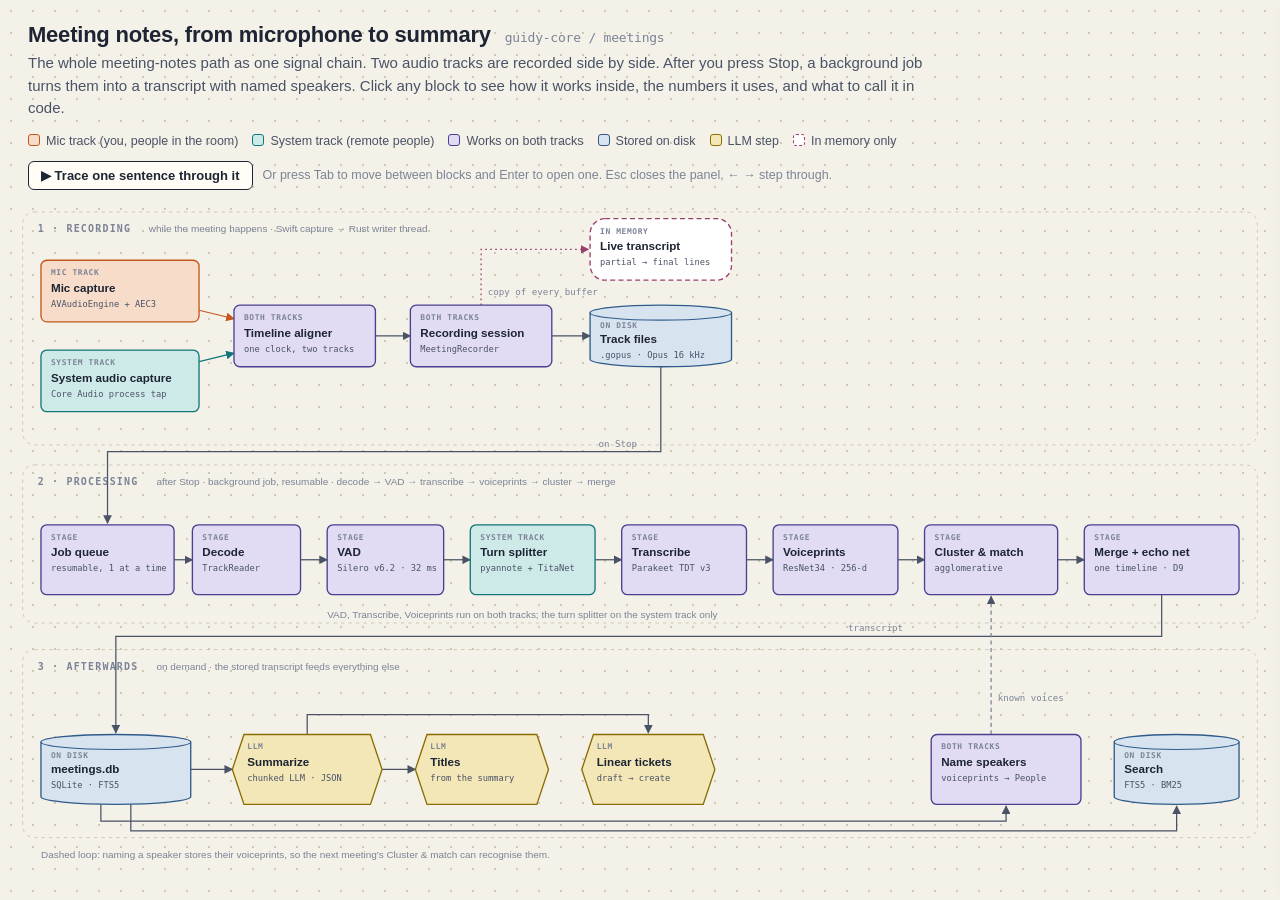
==== commit 3a169643: "Remove download duplicates and refresh diarization docs ensure_speaker_model now goes through ensure" ====
--- a/docs/meeting-pipeline-explorer.html
+++ b/docs/meeting-pipeline-explorer.html
@@ -130,14 +130,14 @@
 FIG.capture = () => svg(560,200, ARROWDEF +
   box(10,20,130,44,'Microphone',C.micS,C.mic,{w:600}) +
   box(10,120,130,44,'Speakers / Meet tab',C.sysS,C.sys,{w:600}) +
-  box(185,12,150,60,'',C.micS,C.mic) + T(260,36,'AVAudioEngine',{anchor:'middle',w:600}) + T(260,54,'+ VPIO echo cancel*',{anchor:'middle',size:11,fill:C.ink2}) +
+  box(185,12,150,60,'',C.micS,C.mic) + T(260,36,'AVAudioEngine',{anchor:'middle',w:600}) + T(260,54,'plain input, AEC3 later*',{anchor:'middle',size:11,fill:C.ink2}) +
   box(185,112,150,60,'',C.sysS,C.sys) + T(260,136,'Core Audio',{anchor:'middle',w:600}) + T(260,154,'process tap → aggregate',{anchor:'middle',size:11,fill:C.ink2}) +
   box(375,62,80,60,'',C.bothS,C.both) + T(415,86,'AVAudio',{anchor:'middle',size:11,w:600}) + T(415,102,'Converter',{anchor:'middle',size:11,w:600}) +
   T(415,140,'any rate → 16 kHz',{anchor:'middle',size:10.5,fill:C.ink2}) + T(415,154,'mono f32',{anchor:'middle',size:10.5,fill:C.ink2}) +
   box(480,62,70,60,'Aligner',C.bothS,C.both,{w:600}) +
   L(140,42,183,42,C.mic,{arrow:1}) + L(140,142,183,142,C.sys,{arrow:1}) +
   L(335,42,373,80,C.mic,{arrow:1}) + L(335,142,373,104,C.sys,{arrow:1}) + L(455,92,478,92,C.ink2,{arrow:1}) +
-  T(10,195,'* VPIO is used only when the call plays through speakers. With headphones the plain mic is recorded.',{size:10.5,fill:C.ink3}));
+  T(10,195,'* Echo is removed in Rust (AEC3), with the system track as the reference. The mic itself is recorded plain.',{size:10.5,fill:C.ink3}));
 
 FIG.aligner = () => {
   let b = ARROWDEF + T(10,18,'wall clock since capture start →',{size:11,fill:C.ink3});
@@ -396,7 +396,7 @@
   b+=T(10,120,'similarity = max( share of mic words also heard on system , Levenshtein of the token strings )',{size:10.5,fill:C.ink2});
   b+=T(10,138,'"ship the beta on friday" vs system words → 1.0 ≥ 0.6 → echo: dropped',{size:10.5,fill:C.red,w:600});
   b+=T(10,156,'"sounds good" → not on system → kept as you',{size:10.5,fill:C.green,w:600});
-  b+=T(10,180,'Speaker leakage that VPIO missed would otherwise credit Alice\'s words to you.',{size:10.5,fill:C.ink3});
+  b+=T(10,180,'Fewer than 3 mic words are never an echo. Bleed AEC3 missed would otherwise credit Alice\'s words to you.',{size:10.5,fill:C.ink3});
   return svg(560,190,b);
 };
 
@@ -427,8 +427,8 @@
   box(10,30,140,36,'People › Your voice',C.micS,C.mic,{size:11,w:600}) + L(150,48,178,48,C.ink2,{arrow:1}) +
   box(180,30,140,36,'windows → prints',C.bothS,C.both,{size:11}) + L(320,48,348,48,C.ink2,{arrow:1}) +
   box(350,30,200,36,'user_voiceprints',C.storeS,C.store,{mono:1,size:11}) +
-  T(10,94,'With a sample: mic segments are embedded too. Similarity to you ≥ 0.5 → you;',{size:10.5,fill:C.ink2}) +
-  T(10,110,'less → someone else in the room, who gets clustered and named like a remote speaker.',{size:10.5,fill:C.ink2}) +
+  T(10,94,'With a sample: mic segments are embedded too, and clustered apart from the system track.',{size:10.5,fill:C.ink2}) +
+  T(10,110,'A mic cluster is someone else only with ≥ 8 s of speech and < 0.5 similarity to you; else it is you.',{size:10.5,fill:C.ink2}) +
   T(10,134,'Without a sample: every mic line is you (label = your display name, else "me").',{size:10.5,fill:C.ink3}));
 
 FIG.summarize = () => {
@@ -476,11 +476,11 @@
 // kind: mic | sys | both | store | llm | eph
 const N = [
  // band 1: recording
- {id:'mic',x:30,y:70,w:190,h:74,kind:'mic',band:'Recording',title:'Mic capture',tech:'AVAudioEngine + VPIO',
-  call:['Mic track','Track::Mic','VPIO = Voice Processing I/O'],fig:'capture',
-  body:`<p>Records your microphone. When the call plays through speakers, Apple's <b>Voice Processing I/O</b> (VPIO) unit cancels the remote voices bleeding back into the mic. With headphones it records the plain built-in mic instead, because VPIO grabs the output device and a Bluetooth headset mic drops to narrowband "hands-free" audio.</p>`,
-  steps:['Pick the device and decide if echo cancellation is worth it (speakers vs headphones).','Install a tap on the input bus; with VPIO the first channel is the processed voice.','Convert to 16 kHz mono float with <code>AVAudioConverter</code>.','Hand each chunk to the TimelineAligner, then to Rust over FFI.','If the device changes, rebuild the tap; after repeated VPIO failures, give up echo cancellation and record plain.'],
-  nums:[['Output rate','16 000 Hz mono f32'],['macOS API','AVAudioEngine, kAudioUnitSubType_VoiceProcessingIO']],
+ {id:'mic',x:30,y:70,w:190,h:74,kind:'mic',band:'Recording',title:'Mic capture',tech:'AVAudioEngine + AEC3',
+  call:['Mic track','Track::Mic','AEC3 = echo cancellation (WebRTC)'],fig:'capture',
+  body:`<p>Records your microphone as it is. When the call plays through speakers, the remote voices bleed into the mic, and <b>AEC3</b> (WebRTC's echo canceller, in Rust) removes them afterwards using the system track as the reference. Apple's Voice Processing I/O was tried first and dropped: it failed to start on common setups, took over the output device and could cut off the call app's own input. A Bluetooth headset's mic would drop the headset to narrowband "hands-free" audio, so with a Bluetooth input the built-in mic is recorded instead.</p>`,
+  steps:['Pick the input device (the built-in mic instead of a Bluetooth one).','Install a tap on the input bus.','Convert to 16 kHz mono float with <code>AVAudioConverter</code>.','Hand each chunk to the TimelineAligner, then to Rust over FFI.','In Rust, AEC3 cleans the mic against the system track.','If the device changes, rebuild the tap.'],
+  nums:[['Output rate','16 000 Hz mono f32'],['macOS API','AVAudioEngine, plain input'],['Echo cancellation','sonora (AEC3), meetings::native::aec']],
   files:['swift/meeting_bridge.swift','src/meetings/native/mod.rs','src/meetings/native/macos.rs']},
  {id:'sys',x:30,y:178,w:190,h:74,kind:'sys',band:'Recording',title:'System audio capture',tech:'Core Audio process tap',
   call:['System track','Track::System','process tap'],fig:'capture',
@@ -490,7 +490,7 @@
   files:['swift/meeting_bridge.swift','src/meetings/native/mod.rs']},
  {id:'align',x:262,y:124,w:170,h:74,kind:'both',band:'Recording',title:'Timeline aligner',tech:'one clock, two tracks',
   call:['TimelineAligner','"track alignment"'],fig:'aligner',
-  body:`<p>Makes both tracks share one clock. Sample <i>n</i> of either track was captured <i>n</i>/16 000 seconds after you pressed Start. Without it, any hiccup (the tap delivering nothing while nothing plays, a VPIO restart) would slide one track against the other, and the echo net and speaker merge would compare the wrong moments.</p>`,
+  body:`<p>Makes both tracks share one clock. Sample <i>n</i> of either track was captured <i>n</i>/16 000 seconds after you pressed Start. Without it, any hiccup (the tap delivering nothing while nothing plays, a device change) would slide one track against the other, and the echo net and speaker merge would compare the wrong moments.</p>`,
   steps:['Each chunk\'s first sample belongs at target = (capture time − start) × 16 kHz.','Target ahead of what was emitted by more than the tolerance: pad silence up to it (a gap).','Target behind: drop the overlapping head; drop a chunk that overlaps entirely.','Within tolerance: emit as is (no click-inducing micro-corrections).','A timer pads silence while a stream delivers nothing, so a dead stream keeps pace.'],
   nums:[['Origin','one startNanos shared by both aligners']],
   files:['swift/meeting_bridge.swift (TimelineAligner)']},
@@ -532,7 +532,7 @@
   files:['src/meetings/processing/vad.rs','src/audio_toolkit/vad/silero.rs','assets/resources/models/silero-vad-v6.2-F32.gguf']},
  {id:'turns',x:546,y:388,w:150,h:84,kind:'sys',band:'Processing',title:'Turn splitter',tech:'pyannote + TitaNet',
   call:['turn detection','speaker-change split','TurnDetection','turns::find_changes'],fig:'turns',
-  body:`<p>This is the "voice splitter". VAD only cuts at pauses, but on a call one person often starts right as another stops. This step finds <b>changes of voice inside one VAD span</b> on the system track and cuts there, so each line has one speaker.</p><p>Two sources propose cuts, and a cut is kept only if voiceprints on both sides clearly differ, so neither source can split a line alone. It runs inside the VAD stage, only with your consent to download the models.</p>`,
+  body:`<p>This is the "voice splitter". VAD only cuts at pauses, but on a call one person often starts right as another stops. This step finds <b>changes of voice inside one VAD span</b> on the system track and cuts there, so each line has one speaker.</p><p>Two sources propose cuts, and a cut is kept only if voiceprints on both sides clearly differ, so neither source can split a line alone. It runs inside the VAD stage once the models are on disk (setup offers them, on by default, about 107 MB). Redoing the speakers runs it on a stored transcript too, giving each word to the piece holding its midpoint. If the segmentation model fails, the scan carries on alone.</p>`,
   steps:['Skip spans shorter than 3 s.','<b>Model proposals:</b> pyannote segmentation-3.0 reports speaker turns; a change between turns of different speakers (turns ≥ 1 s) is proposed.','<b>Scan proposals:</b> 1.5 s TitaNet voiceprints every 0.5 s; a dip in before/after similarity ≤ 0.10 is proposed.','Proposals within 1 s are one change (the model\'s time wins).','<b>Confirm:</b> compare up to 3 s each side (at least 1.5 s). Keep a model cut if similarity < 0.40, a scan-only cut if < 0.25.','Snap each kept cut to the quietest VAD frame within 300 ms.'],
   nums:[['Segmentation model','pyannote segmentation-3.0 (ONNX, sherpa-onnx)'],['Scan/confirm model','NVIDIA TitaNet Large (101 MB)'],['Setting','meetings.speaker_turn_models_consent'],['Without models','TitaNet only: scan alone; neither: pauses only']],
   files:['src/meetings/processing/turns.rs','src/meetings/processing/speaker_model.rs']},
@@ -551,14 +551,14 @@
  {id:'cluster',x:1092,y:388,w:160,h:84,kind:'both',band:'Processing',title:'Cluster & match',tech:'agglomerative',
   call:['Cluster stage','diarization','clustering','matching','Diarizer'],fig:'cluster',sub:'match',
   body:`<p>This is <b>diarization</b>: deciding who spoke when. Voiceprints are grouped so each group is one voice ("clusters"), then each group is compared with the people you have named before.</p><p>Clustering uses <b>average-linkage agglomerative clustering</b>: start with every segment alone, keep joining the two closest groups, and stop where the distances suddenly jump. That jump decides the number of speakers, so there is no fixed limit.</p>`,
-  steps:['Build a dendrogram of merges by cosine distance.','Cut at the midpoint of the largest jump between merge heights inside 0.35–0.65 (jump ≥ 0.1), else at 0.5.','Remove outliers: a member with < 0.4 similarity to the rest of its cluster becomes unknown.','Short or un-embedded segments join a cluster only if the nearest labelled lines before and after agree, within 2 s.','Match each cluster centroid to known people (confirm ≥ 0.65, suggest ≥ 0.45).','Alternatives (Redo speakers): a bigger speaker model (CAM++, ResNet152/293, TitaNet), or Deepgram cloud diarization.'],
-  nums:[['min / max / default cut','0.35 / 0.65 / 0.50'],['min_gap','0.10'],['OUTLIER_MIN_SIMILARITY','0.40'],['ATTACH_MAX_GAP_MS','2 000'],['LINE_MATCH_MARGIN','0.10']],
+  steps:['Each track is clustered on its own; only a known person joins them. Mic echoes are left out.','Only lines of at least 3 s form clusters (below that a voiceprint can dip within one voice).','Build a dendrogram of merges by cosine distance.','Cut at the midpoint of the largest jump between merge heights that ends above 0.5 (jump ≥ 0.1), clamped to 0.35–0.65, else at 0.5.','Remove outliers: a member with < 0.4 similarity to the rest of its cluster becomes unknown.','A cluster with under 6 s of speech dissolves. With fewer than 2 long lines, or nothing left, every line clusters as before.','Other lines join the nearest duration-weighted centroid at ≥ 0.35 and 0.1 ahead of the next. A dissolved long line that matches none stays unknown.','Other short or un-embedded segments join a cluster only if the nearest labelled lines before and after agree, within 2 s.','Match each cluster centroid to known people (confirm ≥ 0.65, suggest ≥ 0.45).','By default TitaNet tells voices apart once downloaded, else ResNet34. If it fails, ResNet34 takes over with a warning.','Alternatives (Redo speakers): a bigger speaker model (CAM++, ResNet152/293, TitaNet), or Deepgram cloud diarization.'],
+  nums:[['min / max / default cut','0.35 / 0.65 / 0.50'],['min_gap','0.10'],['ANCHOR_MIN_MS / MIN_CLUSTER_MS','3 000 / 6 000'],['OTHERS_ON_MIC_MIN_MS','8 000'],['OUTLIER_MIN_SIMILARITY','0.40'],['ATTACH_MAX_GAP_MS','2 000'],['LINE_MATCH_MARGIN','0.10']],
   files:['src/meetings/processing/cluster.rs','src/meetings/processing/pipeline.rs (cluster_units_with)','src/meetings/processing/deepgram.rs']},
  {id:'merge',x:1284,y:388,w:186,h:84,kind:'both',band:'Processing',title:'Merge + echo net',tech:'one timeline · D9',
   call:['Merge stage','echo net (D9)','timeline merge','pins'],fig:'echo',sub:'merge',
   body:`<p>Combines the mic and system tracks into one timeline and writes the transcript. Before that, the <b>echo net</b> removes mic lines that are just the remote speaker leaking through your speakers, so their words aren't credited to you.</p>`,
-  steps:['For each mic segment, collect system words within ±750 ms.','Similarity = the larger of the share of mic words heard on the system track and the Levenshtein similarity.','≥ 0.6: it\'s an echo, dropped.','Apply pins (lines you assigned by hand).','Sort by start time, replace the stored transcript, keep per-segment voiceprints, delete the checkpoint.'],
-  nums:[['slack_ms','750'],['echo threshold','0.6']],
+  steps:['For each mic segment of at least 3 words, collect system words within ±750 ms (shorter replies are never echoes).','Similarity = the larger of the share of mic words heard on the system track and the Levenshtein similarity.','≥ 0.6: it\'s an echo, dropped. The cluster stage left the same lines out.','Apply pins (lines you assigned by hand).','Sort by start time, replace the stored transcript, keep per-segment voiceprints, delete the checkpoint.'],
+  nums:[['slack_ms','750'],['echo threshold','0.6'],['ECHO_MIN_TOKENS','3']],
   files:['src/meetings/processing/timeline.rs','src/meetings/processing/pipeline.rs (merge, apply_pins, build_transcript)']},
 
  // band 3: afterwards
@@ -716,7 +716,7 @@
 /* ------------------------------------------------------ trace a sentence */
 const TRACE=[
  ['sys','Alice says "let\'s ship the beta on Friday" in Meet. The process tap captures it on the system track.'],
- ['mic','Your speakers leak a quieter copy into the mic. VPIO removes most of it, but not all.'],
+ ['mic','Your speakers leak a quieter copy into the mic. AEC3 removes most of it, but not all.'],
  ['align','Both chunks are stamped onto the same clock, so they line up in time.'],
  ['rec','The writer thread encodes both tracks.'],
  ['live','Within about a second the sentence appears in the live view (in memory only).'],
